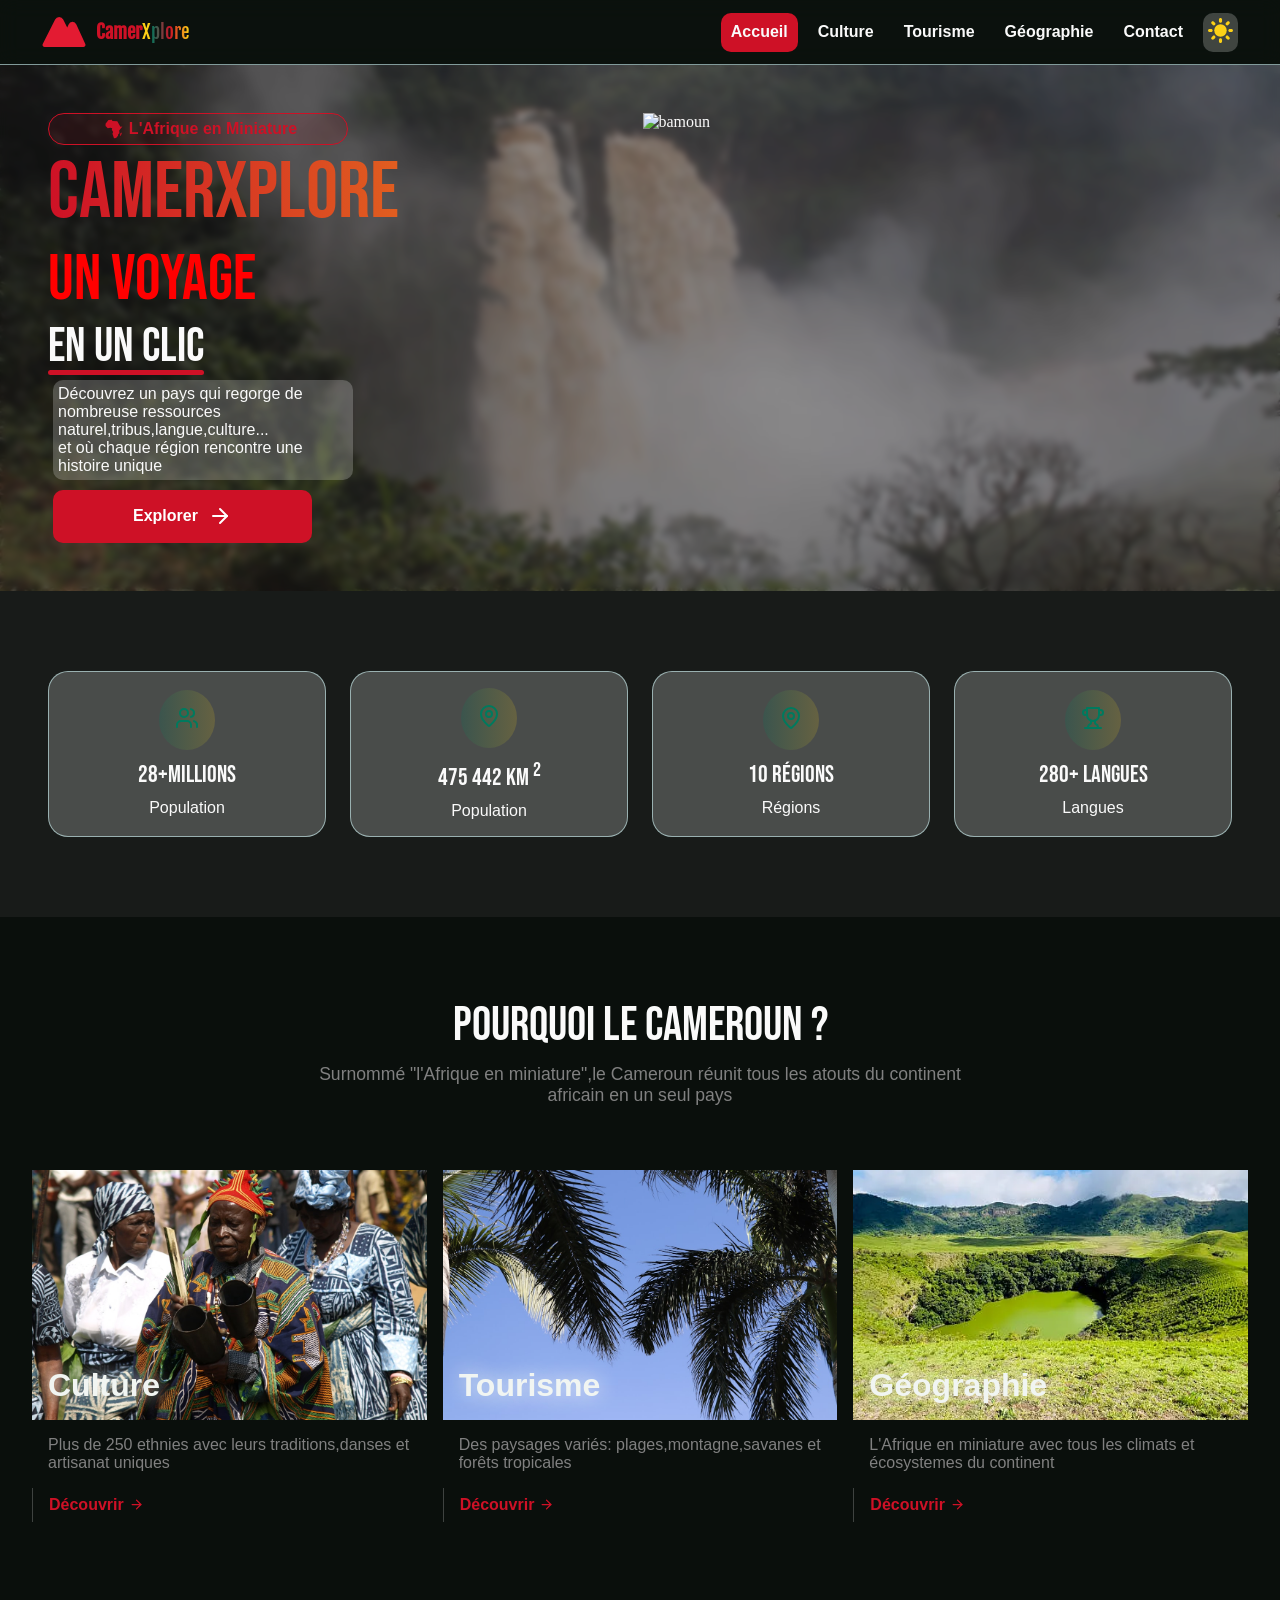
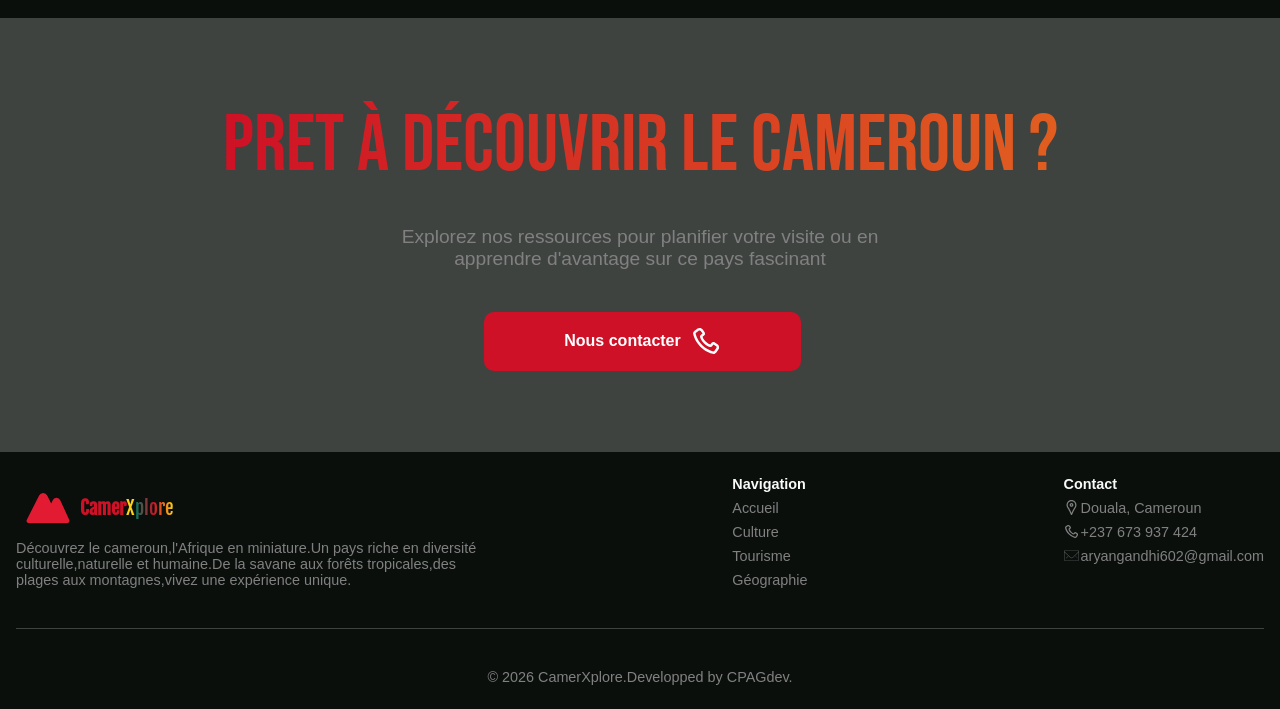
==== index.html @ 1686b8ad "Add files via upload" ====
<!DOCTYPE html>
<html lang="fr">
<head>
    <meta charset="UTF-8">
    <meta name="viewport" content="width=device-width, initial-scale=1.0">
    <title>accueuil/CamerXplore</title>
    <link rel="stylesheet" href="./accueil.css">
    <link rel="stylesheet" href="./navbar.css">
    <link rel="stylesheet" href="./footer.css">
    <link rel="shortcut icon" href="./logoSite.svg" type="image/x-icon">
    <link rel="stylesheet" href="./effetScrollCard.css">

</head>
<body>
    <header>
        <div class="navbar">
            <div class="logo"><svg width="64px" height="64px" viewBox="-2.88 -2.88 29.76 29.76" id="Flat_Color" data-name="Flat Color" xmlns="http://www.w3.org/2000/svg" fill="#000000" stroke="#000000" stroke-width="0.00024000000000000003"><g id="SVGRepo_bgCarrier" stroke-width="0"></g><g id="SVGRepo_tracerCarrier" stroke-linecap="round" stroke-linejoin="round"></g><g id="SVGRepo_iconCarrier"><path id="primary" d="M21.91,17.58l-4.16-9.1a2,2,0,0,0-1.81-1.19h0a2,2,0,0,0-1.8,1.19L13.5,9.86,11.63,6.18a2.09,2.09,0,0,0-3.76,0h0L2.11,17.55A1,1,0,0,0,3,19H21a1,1,0,0,0,.84-.46A1,1,0,0,0,21.91,17.58Z" style="fill:#e31b32"></path></g></svg> <span class="camer">Camer</span><span class="x">X</span><span class="plore">plore</span></div>
            <div class="navlist">
                 <ul class="navlinks">
                <li class="active"><a href="./index.html">Accueil</a></li>
                <li><a href="./culture.html">Culture</a></li>
                <li><a href="./tourisme.html">Tourisme</a></li>
                <li><a href="./géographie.html">Géographie</a></li>
                <li><a href="./contact.html">Contact</a></li>
            </ul>
            <div class="darkorclear">
               <!-- <svg width="30px" height="30px" viewBox="0 0 24 24" fill="none" xmlns="http://www.w3.org/2000/svg"><g id="SVGRepo_bgCarrier" stroke-width="0"></g><g id="SVGRepo_tracerCarrier" stroke-linecap="round" stroke-linejoin="round"></g><g id="SVGRepo_iconCarrier"> <path d="M21.0672 11.8568L20.4253 11.469L21.0672 11.8568ZM12.1432 2.93276L11.7553 2.29085V2.29085L12.1432 2.93276ZM21.25 12C21.25 17.1086 17.1086 21.25 12 21.25V22.75C17.9371 22.75 22.75 17.9371 22.75 12H21.25ZM12 21.25C6.89137 21.25 2.75 17.1086 2.75 12H1.25C1.25 17.9371 6.06294 22.75 12 22.75V21.25ZM2.75 12C2.75 6.89137 6.89137 2.75 12 2.75V1.25C6.06294 1.25 1.25 6.06294 1.25 12H2.75ZM15.5 14.25C12.3244 14.25 9.75 11.6756 9.75 8.5H8.25C8.25 12.5041 11.4959 15.75 15.5 15.75V14.25ZM20.4253 11.469C19.4172 13.1373 17.5882 14.25 15.5 14.25V15.75C18.1349 15.75 20.4407 14.3439 21.7092 12.2447L20.4253 11.469ZM9.75 8.5C9.75 6.41182 10.8627 4.5828 12.531 3.57467L11.7553 2.29085C9.65609 3.5593 8.25 5.86509 8.25 8.5H9.75ZM12 2.75C11.9115 2.75 11.8077 2.71008 11.7324 2.63168C11.6686 2.56527 11.6538 2.50244 11.6503 2.47703C11.6461 2.44587 11.6482 2.35557 11.7553 2.29085L12.531 3.57467C13.0342 3.27065 13.196 2.71398 13.1368 2.27627C13.0754 1.82126 12.7166 1.25 12 1.25V2.75ZM21.7092 12.2447C21.6444 12.3518 21.5541 12.3539 21.523 12.3497C21.4976 12.3462 21.4347 12.3314 21.3683 12.2676C21.2899 12.1923 21.25 12.0885 21.25 12H22.75C22.75 11.2834 22.1787 10.9246 21.7237 10.8632C21.286 10.804 20.7293 10.9658 20.4253 11.469L21.7092 12.2447Z" fill="#007a5e"></path> </g></svg> -->
            </div>
            <div class="burger">
                <div class="hamburger">
            </div>
            </div>
            </div>
        </div>
    </header>
    <main>
       <section class="hero card">
        <video muted loop autoplay class="hero-video">
            <source src="./ekonkam.webm" type="video/mp4" class="hero-vid">
        </video>
        <div class="hero-overlay"></div>
        <div class="hero-content">
        <div class="text hero-container">
            <span class="txtOpacity"><svg width="30px" height="20px" viewBox="0 0 512.00 512.00" xmlns="http://www.w3.org/2000/svg" fill="#000000"><g id="SVGRepo_bgCarrier" stroke-width="0"></g><g id="SVGRepo_tracerCarrier" stroke-linecap="round" stroke-linejoin="round"></g><g id="SVGRepo_iconCarrier"><path fill=" #ce1126" d="M201.56 19.495l-87.79 9.131-73.745 94.814v52.676l56.186 61.805 64.615-13.344 49.164 9.832-10.535 37.926 33.711 61.103-16.855 42.842 39.79 116.225 53.62-8.768 49.164-55.484 4.213-38.629 31.605-23.879-6.322-69.531 83.594-106.994-51.989 7.263-79.363-138.359-125.016-8.428-14.046-30.2zm252.346 319.8l-14.402 20.86-13.408.496c-11.849 24.321-12.598 38.019-13.907 66.547l17.383 4.471 21.852-52.147 2.482-40.226z"></path></g></svg> L'Afrique en Miniature</span>
            <h1> <span class="block1">CamerXplore</span> <br> <span class="block2">un voyage </span><br><span class="block3">en un clic</span> </h1>
            <p class="text-hero">Découvrez un pays qui regorge de nombreuse ressources naturel,tribus,langue,culture... <br> et où chaque région rencontre une histoire unique</p>
            <button class="btn-xplore">Explorer <svg xmlns="http://www.w3.org/2000/svg" width="24" height="24" viewBox="0 0 24 24" fill="none" stroke="currentColor" stroke-width="2" stroke-linecap="round" stroke-linejoin="round" class="lucide lucide-arrow-right w-5 h-5 group-hover:translate-x-1 transition-transform" data-fg-dag23="1.28:1.11550:/src/app/pages/Home.tsx:88:17:4207:81:e:ArrowRight::::::s5N" data-fgid-dag23=":r14:"><path d="M5 12h14"></path><path d="m12 5 7 7-7 7"></path></svg></button>
        </div>
       <div class="monument hero-container">
         <div class="monumentsimg">
            <img src="./Monument_Reunification.png" alt="bamoun" class="bamounPalais monumentImg">
        </div>
       </div>
        </div>
       </section>
       <section class="stats">
        <div class="statsCard card">
             <div class="logoStats">
                <svg xmlns="http://www.w3.org/2000/svg" width="24" height="24" viewBox="0 0 24 24" fill="none" stroke="currentColor" stroke-width="2" stroke-linecap="round" stroke-linejoin="round" class="lucide lucide-users w-7 h-7" data-fg-dag39="1.28:1.11550:/src/app/pages/Home.tsx:128:21:6222:28:e:Icon" data-fgid-dag39=":r1g:"><path d="M16 21v-2a4 4 0 0 0-4-4H6a4 4 0 0 0-4 4v2"></path><circle cx="9" cy="7" r="4"></circle><path d="M22 21v-2a4 4 0 0 0-3-3.87"></path><path d="M16 3.13a4 4 0 0 1 0 7.75"></path></svg>
             </div>
             <p class="textStats">28+millions</p>
             <p class="infoText">Population</p>
            </div>
        <div class="statsCard card">
            <div class="logoStats">
                <svg xmlns="http://www.w3.org/2000/svg" width="24" height="24" viewBox="0 0 24 24" fill="none" stroke="currentColor" stroke-width="2" stroke-linecap="round" stroke-linejoin="round" class="lucide lucide-map-pin w-7 h-7" data-fg-dag39="1.28:1.11550:/src/app/pages/Home.tsx:128:21:6222:28:e:Icon" data-fgid-dag39=":r1l:"><path d="M20 10c0 4.993-5.539 10.193-7.399 11.799a1 1 0 0 1-1.202 0C9.539 20.193 4 14.993 4 10a8 8 0 0 1 16 0"></path><circle cx="12" cy="10" r="3"></circle></svg>
            </div>
             <p class="textStats">475 442 km <sup>2</sup></p>
             <p class="infoText">Population</p>
        </div>
        <div class="statsCard card">
            <div class="logoStats">
                <svg xmlns="http://www.w3.org/2000/svg" width="24" height="24" viewBox="0 0 24 24" fill="none" stroke="currentColor" stroke-width="2" stroke-linecap="round" stroke-linejoin="round" class="lucide lucide-map-pin w-7 h-7" data-fg-dag39="1.28:1.11550:/src/app/pages/Home.tsx:128:21:6222:28:e:Icon" data-fgid-dag39=":r1l:"><path d="M20 10c0 4.993-5.539 10.193-7.399 11.799a1 1 0 0 1-1.202 0C9.539 20.193 4 14.993 4 10a8 8 0 0 1 16 0"></path><circle cx="12" cy="10" r="3"></circle></svg>
            </div>
             <p class="textStats">10 régions</p>
             <p class="infoText">Régions</p>
        </div>
        <div class="statsCard card">
            <div class="logoStats">
                <svg xmlns="http://www.w3.org/2000/svg" width="24" height="24" viewBox="0 0 24 24" fill="none" stroke="currentColor" stroke-width="2" stroke-linecap="round" stroke-linejoin="round" class="lucide lucide-trophy w-7 h-7" data-fg-dag39="1.28:1.11550:/src/app/pages/Home.tsx:128:21:6222:28:e:Icon" data-fgid-dag39=":r1v:"><path d="M6 9H4.5a2.5 2.5 0 0 1 0-5H6"></path><path d="M18 9h1.5a2.5 2.5 0 0 0 0-5H18"></path><path d="M4 22h16"></path><path d="M10 14.66V17c0 .55-.47.98-.97 1.21C7.85 18.75 7 20.24 7 22"></path><path d="M14 14.66V17c0 .55.47.98.97 1.21C16.15 18.75 17 20.24 17 22"></path><path d="M18 2H6v7a6 6 0 0 0 12 0V2Z"></path></svg>
            </div>
             <p class="textStats">280+ langues</p>
             <p class="infoText">Langues</p>
        </div>
       </section>
       <section class="because">
        <div class="becauseText">
            <h3>Pourquoi le cameroun ?</h3>
           <p class="becauseInfo">
            Surnommé "l'Afrique en miniature",le Cameroun réunit tous les atouts du continent <br> africain en un seul pays
           </p>
        </div>
        <div class="becauseVisit">
            <div class="discover card" id="goCulture"> 
                 <div class="imageFix"> <img src="./IMGcultureDiscover.jpeg" alt="culturel"> <span>Culture</span></div>
                 <p class="discoverText">Plus de 250 ethnies avec leurs traditions,danses et artisanat uniques</p>
                <div class="discoverAction">Découvrir <svg xmlns="http://www.w3.org/2000/svg" width="15" height="15" viewBox="0 0 24 24" fill="none" stroke="currentColor" stroke-width="2" stroke-linecap="round" stroke-linejoin="round" class="lucide lucide-arrow-right w-4 h-4 ml-1 group-hover:ml-2 transition-all" data-fg-dag67="1.28:1.11550:/src/app/pages/Home.tsx:188:23:8940:71:e:ArrowRight::::::s5N" data-fgid-dag67=":rak:"><path d="M5 12h14"></path><path d="m12 5 7 7-7 7"></path></svg> </div>
            </div>
            <div class="discover card" id="goTourisme">
                 <div class="imageFix"><img src="./IMGtourismeDiscover.jpeg" alt="tourrisme"> <span>Tourisme</span></div>
                 <p class="discoverText">Des paysages variés: plages,montagne,savanes et forêts tropicales</p>
                <div class="discoverAction">Découvrir <svg xmlns="http://www.w3.org/2000/svg" width="15" height="15" viewBox="0 0 24 24" fill="none" stroke="currentColor" stroke-width="2" stroke-linecap="round" stroke-linejoin="round" class="lucide lucide-arrow-right w-4 h-4 ml-1 group-hover:ml-2 transition-all" data-fg-dag67="1.28:1.11550:/src/app/pages/Home.tsx:188:23:8940:71:e:ArrowRight::::::s5N" data-fgid-dag67=":rak:"><path d="M5 12h14"></path><path d="m12 5 7 7-7 7"></path></svg> </div>
            </div>
            <div class="discover card" id="goGeographie">
                <div class="imageFix"><img src="./IMGgeographieDiscover.webp" alt=""> <span>Géographie</span></div>
                <p class="discoverText">L'Afrique en miniature avec tous les climats et écosystemes du continent</p>
                <div class="discoverAction">Découvrir <svg xmlns="http://www.w3.org/2000/svg" width="15" height="15" viewBox="0 0 24 24" fill="none" stroke="currentColor" stroke-width="2" stroke-linecap="round" stroke-linejoin="round" class="lucide lucide-arrow-right w-4 h-4 ml-1 group-hover:ml-2 transition-all" data-fg-dag67="1.28:1.11550:/src/app/pages/Home.tsx:188:23:8940:71:e:ArrowRight::::::s5N" data-fgid-dag67=":rak:"><path d="M5 12h14"></path><path d="m12 5 7 7-7 7"></path></svg> </div>
            </div>
        </div>
       </section>
       <section class="letContact">
        <h3>Pret à découvrir le cameroun ?</h3>
        <p>Explorez nos ressources pour planifier votre visite ou en <br> apprendre d'avantage sur ce pays fascinant</p>
        <button class="btn-contact">Nous contacter <svg width="30px" height="30px" viewBox="0 0 24 24" fill="none" xmlns="http://www.w3.org/2000/svg"><g id="SVGRepo_bgCarrier" stroke-width="0"></g><g id="SVGRepo_tracerCarrier" stroke-linecap="round" stroke-linejoin="round"></g><g id="SVGRepo_iconCarrier"> <path fill-rule="evenodd" clip-rule="evenodd" d="M17.3545 22.2323C15.3344 21.7262 11.1989 20.2993 7.44976 16.5502C3.70065 12.8011 2.2738 8.66559 1.76767 6.6455C1.47681 5.48459 2.00058 4.36434 2.88869 3.72997L5.21694 2.06693C6.57922 1.09388 8.47432 1.42407 9.42724 2.80051L10.893 4.91776C11.5152 5.8165 11.3006 7.0483 10.4111 7.68365L9.24234 8.51849C9.41923 9.1951 9.96939 10.5846 11.6924 12.3076C13.4154 14.0306 14.8049 14.5807 15.4815 14.7576L16.3163 13.5888C16.9517 12.6994 18.1835 12.4847 19.0822 13.1069L21.1995 14.5727C22.5759 15.5257 22.9061 17.4207 21.933 18.783L20.27 21.1113C19.6356 21.9994 18.5154 22.5232 17.3545 22.2323ZM8.86397 15.136C12.2734 18.5454 16.0358 19.8401 17.8405 20.2923C18.1043 20.3583 18.4232 20.2558 18.6425 19.9488L20.3056 17.6205C20.6299 17.1665 20.5199 16.5348 20.061 16.2171L17.9438 14.7513L17.0479 16.0056C16.6818 16.5182 16.0047 16.9202 15.2163 16.7501C14.2323 16.5378 12.4133 15.8569 10.2782 13.7218C8.1431 11.5867 7.46219 9.7677 7.24987 8.7837C7.07977 7.9953 7.48181 7.31821 7.99439 6.95208L9.24864 6.05618L7.78285 3.93893C7.46521 3.48011 6.83351 3.37005 6.37942 3.6944L4.05117 5.35744C3.74413 5.57675 3.64162 5.89565 3.70771 6.15943C4.15989 7.96418 5.45459 11.7266 8.86397 15.136Z" fill="#fff"></path> </g></svg></button>
       </section>
    </main>
    <footer>
       <div class="descNav">
        <div class="descriptionFooter">
         <div class="logo"><svg width="64px" height="64px" viewBox="-2.88 -2.88 29.76 29.76" id="Flat_Color" data-name="Flat Color" xmlns="http://www.w3.org/2000/svg" fill="#000000" stroke="#000000" stroke-width="0.00024000000000000003"><g id="SVGRepo_bgCarrier" stroke-width="0"></g><g id="SVGRepo_tracerCarrier" stroke-linecap="round" stroke-linejoin="round"></g><g id="SVGRepo_iconCarrier"><path id="primary" d="M21.91,17.58l-4.16-9.1a2,2,0,0,0-1.81-1.19h0a2,2,0,0,0-1.8,1.19L13.5,9.86,11.63,6.18a2.09,2.09,0,0,0-3.76,0h0L2.11,17.55A1,1,0,0,0,3,19H21a1,1,0,0,0,.84-.46A1,1,0,0,0,21.91,17.58Z" style="fill:#e31b32"></path></g></svg> <span class="camer">Camer</span><span class="x">X</span><span class="plore">plore</span></div>
         <p class="descriptionF">Découvrez le cameroun,l'Afrique en miniature.Un pays riche en diversité <br>
        culturelle,naturelle et humaine.De la savane aux  forêts tropicales,des <br> plages aux montagnes,vivez une expérience unique.</p>
       </div>
            <ul class="navigation">
            <strong>Navigation</strong>
            <li><a href="./index.html">Accueil</a></li>
            <li><a href="./culture.html">Culture</a></li>
            <li><a href="./tourisme.html">Tourisme</a></li>
            <li><a href="./géographie.html">Géographie</a></li>
           </ul>
           <ul class="contact">
            <strong>Contact</strong>
            <li><svg fill="#808080" height="15px" width="15px" version="1.1" id="Layer_1" xmlns="http://www.w3.org/2000/svg" xmlns:xlink="http://www.w3.org/1999/xlink" viewBox="0 0 511.985 511.985" xml:space="preserve"><g id="SVGRepo_bgCarrier" stroke-width="0"></g><g id="SVGRepo_tracerCarrier" stroke-linecap="round" stroke-linejoin="round"></g><g id="SVGRepo_iconCarrier"> <g> <g> <g> <path d="M222,3.277C153.477,16.59,99.111,72.751,87.702,141.764c-6.79,41.231,1.13,81.857,21.702,116.271 c2.35,3.928,4.199,7.011,8.39,14l0.967,1.613c41.753,69.614,59.977,101.895,79.073,142.806l38.825,83.218 c7.659,16.416,31.001,16.419,38.664,0.004l34.965-74.901c19.287-41.357,37.562-74.11,79.19-144.553l1.062-1.797 c6.181-10.459,9.139-15.472,12.673-21.482c15.271-25.943,23.445-55.54,23.445-86.29C426.659,63.541,329.368-17.545,222,3.277z M366.44,235.307c-3.518,5.984-6.466,10.977-12.631,21.41l-1.062,1.797c-42.326,71.624-61.063,105.204-81.123,148.219 l-15.625,33.472l-19.5-41.795c-19.925-42.687-38.643-75.842-81.147-146.709l-0.967-1.613c-4.187-6.981-6.027-10.051-8.363-13.954 c-15.428-25.808-21.358-56.232-16.222-87.425c8.504-51.443,49.357-93.645,100.331-103.549 c80.922-15.693,153.862,45.096,153.862,125.49C383.993,193.74,377.88,215.872,366.44,235.307z"></path> <path d="M255.993,106.652c-35.355,0-64,28.645-64,64s28.645,64,64,64s64-28.645,64-64S291.348,106.652,255.993,106.652z M255.993,191.985c-11.791,0-21.333-9.542-21.333-21.333s9.542-21.333,21.333-21.333c11.791,0,21.333,9.542,21.333,21.333 S267.784,191.985,255.993,191.985z"></path> </g> </g> </g> </g></svg><a href="#"> Douala, Cameroun</a></li>
            <li> <svg width="15px" height="15px" viewBox="0 0 24 24" fill="none" xmlns="http://www.w3.org/2000/svg"><g id="SVGRepo_bgCarrier" stroke-width="0"></g><g id="SVGRepo_tracerCarrier" stroke-linecap="round" stroke-linejoin="round"></g><g id="SVGRepo_iconCarrier"> <path fill-rule="evenodd" clip-rule="evenodd" d="M17.3545 22.2323C15.3344 21.7262 11.1989 20.2993 7.44976 16.5502C3.70065 12.8011 2.2738 8.66559 1.76767 6.6455C1.47681 5.48459 2.00058 4.36434 2.88869 3.72997L5.21694 2.06693C6.57922 1.09388 8.47432 1.42407 9.42724 2.80051L10.893 4.91776C11.5152 5.8165 11.3006 7.0483 10.4111 7.68365L9.24234 8.51849C9.41923 9.1951 9.96939 10.5846 11.6924 12.3076C13.4154 14.0306 14.8049 14.5807 15.4815 14.7576L16.3163 13.5888C16.9517 12.6994 18.1835 12.4847 19.0822 13.1069L21.1995 14.5727C22.5759 15.5257 22.9061 17.4207 21.933 18.783L20.27 21.1113C19.6356 21.9994 18.5154 22.5232 17.3545 22.2323ZM8.86397 15.136C12.2734 18.5454 16.0358 19.8401 17.8405 20.2923C18.1043 20.3583 18.4232 20.2558 18.6425 19.9488L20.3056 17.6205C20.6299 17.1665 20.5199 16.5348 20.061 16.2171L17.9438 14.7513L17.0479 16.0056C16.6818 16.5182 16.0047 16.9202 15.2163 16.7501C14.2323 16.5378 12.4133 15.8569 10.2782 13.7218C8.1431 11.5867 7.46219 9.7677 7.24987 8.7837C7.07977 7.9953 7.48181 7.31821 7.99439 6.95208L9.24864 6.05618L7.78285 3.93893C7.46521 3.48011 6.83351 3.37005 6.37942 3.6944L4.05117 5.35744C3.74413 5.57675 3.64162 5.89565 3.70771 6.15943C4.15989 7.96418 5.45459 11.7266 8.86397 15.136Z" fill="#808080"></path> </g></svg><a href="#"> +237 673 937 424</a></li>
            <li><svg version="1.1" id="Layer_1" xmlns="http://www.w3.org/2000/svg" xmlns:xlink="http://www.w3.org/1999/xlink" width="15px" height="15px" viewBox="0 0 47 32" enable-background="new 0 0 47 32" xml:space="preserve" fill="#000000"><g id="SVGRepo_bgCarrier" stroke-width="0"></g><g id="SVGRepo_tracerCarrier" stroke-linecap="round" stroke-linejoin="round"></g><g id="SVGRepo_iconCarrier"> <g> <path fill="#808080" d="M45.5,0h-44C0.673,0,0,0.673,0,1.5v29C0,31.327,0.673,32,1.5,32h44c0.827,0,1.5-0.673,1.5-1.5v-29 C47,0.673,46.327,0,45.5,0z M1.5,1h44C45.775,1,46,1.225,46,1.5v2.119L26.947,22.162c-1.654,1.566-4.243,1.568-5.897-0.005L1,3.611 V1.5C1,1.225,1.225,1,1.5,1z M45.5,31h-44C1.225,31,1,30.775,1,30.5V4.974l19.366,17.913c1.019,0.967,2.325,1.45,3.633,1.45 c1.309,0,2.619-0.484,3.641-1.454L46,5.014V30.5C46,30.775,45.775,31,45.5,31z"></path> <path fill="#808080" d="M12.394,18.058l-5.628,5.636c-0.195,0.195-0.195,0.512,0,0.707c0.098,0.098,0.226,0.146,0.354,0.146 s0.256-0.049,0.354-0.146l5.628-5.636c0.195-0.195,0.195-0.512,0-0.707S12.589,17.862,12.394,18.058z"></path> <path fill="#808080" d="M35.93,17.2c-0.195-0.195-0.512-0.195-0.707,0s-0.195,0.512,0,0.707l6.274,6.276 c0.098,0.098,0.226,0.146,0.354,0.146s0.256-0.049,0.354-0.146c0.195-0.195,0.195-0.512,0-0.707L35.93,17.2z"></path> </g> </g></svg><a href="#">aryangandhi602@gmail.com</a></li>
           </ul>
       </div>
           <div class="droitsAuteur">
            &copy 2026 CamerXplore.Developped by CPAGdev.
           </div>
    </footer>
</body>
<script>
    let explorer = document.querySelector('.btn-xplore')
    explorer.addEventListener('click',()=>{
        window.location.href = './html/tourisme.html'
    })
    let culture = document.getElementById('goCulture')
    culture.addEventListener('click',()=>{
        window.location.href = "./culture.html#culture"
    })
    let tourisme = document.getElementById('goTourisme')
    tourisme.addEventListener('click',()=>{
        window.location.href = "./tourisme.html#tourime"
    })
    let geographie = document.getElementById('goGeographie')
    geographie.addEventListener('click',()=> {
        window.location.href = "./géographie.html#regions"
    })
    let contactBtn = document.querySelector('.btn-contact')
    contactBtn.addEventListener('click',()=> {
        window.location.href = "./contact.html#formulaire"
    })

</script>
<script src="./navbar.js"></script>
    <script src="./effetScrollCard.js"></script>
    <script>
  // On vérifie immédiatement le localStorage au chargement
  (function() {
    const savedTheme = localStorage.getItem('theme');
    if (savedTheme === 'dark') {
      document.documentElement.classList.add('dark-mode');
    }
  })();
</script>
</script>
<!-- <svg viewBox="0 0 24 24" fill="none" xmlns="http://www.w3.org/2000/svg"><g id="SVGRepo_bgCarrier" stroke-width="0"></g><g id="SVGRepo_tracerCarrier" stroke-linecap="round" stroke-linejoin="round"></g><g id="SVGRepo_iconCarrier"> <g id="Environment / Sun"> <path id="Vector" d="M12 4V2M12 20V22M6.41421 6.41421L5 5M17.728 17.728L19.1422 19.1422M4 12H2M20 12H22M17.7285 6.41421L19.1427 5M6.4147 17.728L5.00049 19.1422M12 17C9.23858 17 7 14.7614 7 12C7 9.23858 9.23858 7 12 7C14.7614 7 17 9.23858 17 12C17 14.7614 14.7614 17 12 17Z" stroke="#fcd116" stroke-width="2" stroke-linecap="round" stroke-linejoin="round"></path> </g> </g></svg> -->
</html>
---- accueil.css ----
@import url('https://fonts.googleapis.com/css2?family=Bebas+Neue&family=Finlandica:ital,wght@0,400..700;1,400..700&family=Fjalla+One&family=Montserrat:ital,wght@0,100..900;1,100..900&display=swap');
*{
    margin: 0;
    padding: 0;
    box-sizing: border-box;
    scroll-behavior: smooth;
}
:root {
     --primary: #ce1126;
     --primary-transparent: #ce112719;
     --secondary: #007a5e;
     --accent: #fcd116;
      --headFoot: #fafafa;
     --backgroundBlur: #4742422b;
     --text-card: #0d1510;
     --background: #fafafa;
      --text-color: #0d1510;
       --card: #ffffff;
       --bacgroundOpacity: #e6c0c36c;
       --linecolor: #aeafafa2;
  --font-sans: 'Inter', sans-serif;
  --font-serif: 'Merriweather', serif;
  --font-mono: 'JetBrains Mono', monospace;
  --section-color: #cdcbcb;

}
body {
    --bacgroundOpacity: #1c191c6c;
    --headFoot: #0d151079;
    --card: #121915;
    --background: #0a0f0c;
    --text-color: #fafafa;
    --text-card: #f1f5f2;
    --backgroundBlur: #ffffff37;
     --linecolor: #c8ebeba2;
     transition: 0.5s;
     --section-color: #2828287a;
}
/* body {
    width: 100%;
    min-height: 100vh;
    display: flex;
    flex-direction: column;
    color: var(--text-color);
     background-color: #ffffff; 
     transition: 0.5s;
} */
.hero {
    position: relative;
    width: 100%;
    overflow: hidden;
}
.hero-video{
    position: absolute;
    width: 100%;
    height: 100%;
    top: 0;
    left: 0;
    object-fit: cover;
    z-index: 0;
}
.hero-overlay {
    position: absolute;
    width: 100%;
    height: 100%;
    backdrop-filter: blur(3px);
    background-color: var(--bacgroundOpacity);
    z-index: 2;
}
.hero-vid {
    width: 100%;
    height: 100%;
}
.hero-content {
    display: flex;
    padding: 3rem 1rem;
    display: flex;
    width: 100%;
    gap: 5px;
    flex-shrink: 0;
    height: 100%;
    position: relative;
}
.txtOpacity {
    background-color: var(--primary-transparent);
    padding: 5px 10px;
    display: flex;
    justify-content: center;
    align-items: center;
    border-radius: 20px;
    font-weight: bold;
    color: var(--primary);
    border: solid 0.5px var(--primary);
    font-family: var(--font-sans);
    width: 300px;
}
.text h1 {
    font-weight: bold;
  font-family: "Bebas Neue", sans-serif;
  font-weight: 400;
  font-style: normal;
}
h1 .block1 {
    background: linear-gradient(to right,var(--primary),var(--accent),var(--secondary));
     font-size: 5rem;
     background-clip: text;
     color: transparent;
     background-position: fixed;
     animation: textanime 8s linear infinite;
     background-size: 500%;
}
@keyframes textanime {
    to{
        background-position: 200%;
    }
}
h1 .block2{
     font-size: 4rem;
     color: red;
}
h1 .block3{
 position: relative;
  font-size: 3rem;
}
.block3::after {
    position: absolute;
    content: "";
    width: 100%;
    height: 5px;
    bottom: 0;
    left: 0;
    background-color: var(--primary);
    border-radius: 20px;
}

.text {
     padding-left: 2rem;
}
.text-hero {
    font-family: var(--font-sans);
    padding: 5px;
    margin: 5px 0 5px 5px;
    background-color: var(--backgroundBlur);
    width: 300px;
    border-radius: 10px;
    overflow: cover;
}
.btn-xplore {
    padding: 0.9rem 5rem;
    margin: 10px 0 0 5px;
    border-radius: 10px;
    border: none;
    font-size: 1rem;
    font-style: var(--font-mono);
    font-weight: bold;
    color: #ffffff;
    background-color: transparent;
    cursor: pointer;
    background-color: var(--primary);
    display: flex;
    justify-content: center;
   align-items: center;
   gap: 10px;
   transition: 0.5s ;
}
.btn-xplore:hover {
    gap: 15px;
    transform: scale(1.1);
}
.hero-container {
    flex-grow: 1;
    flex-basis: 200px;
    z-index: 999;
}
.hero .monument {
    position: relative;
    overflow: hidden;
}
.hero .monumentsimg {
   width: 100%;
   height: 100%;
}
.monumentsimg .monumentImg {
    width: 100%;
    height: 100%;
    object-fit: cover;
    animation: upDown 15s infinite linear;
}
@keyframes upDown {
    0%{
        transform: translateY(30px);
    }
    20%{
        transform: translateY(-30px);
    }
    40%{
        transform: translateY(30px);
    }
    60%{
        transform: translateY(-30px);
    }
    80%{
        transform: translateY(30px);
    }
    100%{
        transform: translateY(-30px);
    }
}

@media (max-width:750px) {
    .text h1 {
    font-size: 4rem;
}
.txtOpacity {
   width: 300px;
}
.text h1 {
    text-align: center;
}
.hero-content{
    flex-direction: column;
}
.text {
     display: flex;
     justify-content: center;
     align-items: center;
     flex-direction: column;
     padding-right: 2.5rem;
}
.hero .monument {
    display: none;
}
.text-hero{
    text-align: center;
}
}
/* section stats*/
.stats {
    width: 100%;
    display: flex;
    flex-wrap: wrap;
    padding: 5rem 3rem;
    gap: 1.5rem;
    background: var(--section-color);
    
}
.statsCard {
    flex-grow: 1;
    background-color: var(--backgroundBlur);
    flex-basis: 100px;
    padding: 1rem 3rem;
    display: flex;
    justify-content: center;
    align-items: center;
    flex-direction: column;
    border-radius: 20px;
    gap: 10px;
    border: 0.5px solid var(--linecolor);
    text-align: center;
}
.statsCard:hover {
    box-shadow: 0px 1px 1px var(--text-card);
}
.textStats {
       font-weight: bold;
  font-family: "Bebas Neue", sans-serif;
  font-weight: 400;
  font-style: normal;
  font-size: 1.5rem;
  color: var(--text-color);
}
.infoText {
    font-family: var(--font-sans);
}
.logoStats, .logoStats path {
    background: linear-gradient(to right,#007a5d30,#fcd21629);
    padding: 1rem;
    border-radius: 50%;
   color: var(--secondary);
}
@media (max-width:520px) {
    .statsCard{
        width: 50px;   
    }
    .textStats{
        font-size: 1.1rem;
    }
}
.because {
    padding: 5rem 0;
    display: flex;
    flex-direction: column;
    justify-content: center;
    align-items: center;
    background-color: var(--background);
    width: 100%;
}
.becauseText {
    text-align: center;
}
.becauseText h3 {
    font-size: clamp(25px,8vh,3rem);
    font-weight: bold;
  font-family: "Bebas Neue", sans-serif;
  font-weight: 400;
  font-style: normal;
}
.becauseText .becauseInfo {
    margin-top: 10px;
    color: var(--text-card);
    font-family: var(--font-sans);
    color: gray;
    font-size: 1.1rem;
}
.becauseVisit {
    display: flex;
    gap: 1rem;
    width: 100%;
    margin-top: 3rem;
    overflow-x: hidden;
   padding: 1rem 2rem;
   flex-wrap: wrap;
   
}
.discover {
    width: 300px;
    flex-shrink: 0;
    display: flex;
    flex-direction: column;
    flex-grow: 1;
    gap: 1rem;
    cursor: pointer;
}
.discover .imageFix {
    overflow: hidden;
    height: 250px;
    background-color: white;
    position: relative;
}
.discover .imageFix img {
    width: 100%;
    height: 100%;
    background-position: absolute;
    object-fit: cover;
    transition: transform 0.3s ease-out;
}
.imageFix span {
    position: absolute;
    z-index: 2;
    color: var(--text-card);
    text-shadow: 0px 0 20px var(--text-card);
    bottom: 1rem;
    left: 1rem;
  font-weight: bold;
  font-family: var(--font-sans);
  font-size: 2rem;
}
.discoverText,.discoverAction{
    padding-left: 1rem;
    font-family: var(--font-sans);
}
.discoverText {
    color: gray;
}
.discoverAction {
  
    padding: 0.5rem 1rem;
    display: flex;
    align-items: center;
    gap: 5px;
    color: var(--primary);
    font-weight: bold;
    border-left: solid 0.5px var(--backgroundBlur);
    transition: 0.5s ease-out;
}
.discoverAction path{
    width: 10px;
}
.discover:hover .imageFix img {
    transform: scale(1.1);
}
.discover:hover .discoverAction{
    gap: 1rem;
}
.letContact {
    padding-bottom: 1rem;
    display: flex;
    flex-direction: column;
    justify-content: center;
    align-items: center;
    background-color: var(--backgroundBlur);
    width: 100%;
    text-align: center;
    padding: 5rem 0;
    gap: 2rem;
}
.letContact h3 {
    font-size: clamp(25px,8vh,2.5rem);
    font-weight: bold;
  font-family: "Bebas Neue", sans-serif;
  font-weight: 400;
  font-style: normal;
   background: linear-gradient(to right,var(--primary),var(--accent),var(--secondary));
     font-size: 5rem;
     background-clip: text;
     color: transparent;
     background-position: fixed;
     animation: textanime 8s linear infinite;
     background-size: 500%;
}
.letContact p {
    color: #808080;
    font-family: var(--font-sans);
    font-size: 1.2rem;
}
.btn-contact{
       padding: 0.9rem 5rem;
    margin: 10px 0 0 5px;
    border-radius: 10px;
    border: none;
    font-size: 1rem;
    font-style: var(--font-mono);
    font-weight: bold;
    color: #ffffff;
    background-color: transparent;
    cursor: pointer;
    background-color: var(--primary);
    display: flex;
    justify-content: center;
   align-items: center;
   gap: 10px;
   transition: 0.5s ;
}
.btn-contact svg{
    transition: 0.5s;
}
.btn-contact:hover svg{
    transform: rotate(90deg);
}
.btn-contact:hover{
    transform: scale(1.1);
}
---- navbar.css ----
@import url('https://fonts.googleapis.com/css2?family=Bebas+Neue&family=Finlandica:ital,wght@0,400..700;1,400..700&family=Fjalla+One&family=Montserrat:ital,wght@0,100..900;1,100..900&display=swap');
*{
    margin: 0;
    padding: 0;
    box-sizing: border-box;
    scroll-behavior: smooth;
}
:root {
     --primary: #ce1126;
     --secondary: #007a5e;
     --accent: #fcd116;
      --headFoot: #fafafa;
     --backgroundBlur: #4742422b;
     --text-card: #0d1510;
     --background: #fafafa;
      --text-color: #0d1510;
       --card: #ffffff;
       --linecolor: #aeafafa2;
    --backgroundBlurnav: #ffffffc0;


  --font-sans: 'Inter', sans-serif;
  --font-serif: 'Merriweather', serif;
  --font-mono: 'JetBrains Mono', monospace;

}
body.dark-mode {
    --headFoot: #0d151079;
    --card: #121915;
    --background: #0a0f0c;
    --text-color: #fafafa;
    --text-card: #f1f5f2;
    --backgroundBlur: #ffffff37;
    --backgroundBlurnav: #000000c8;
     --linecolor: #c8ebeba2;
     transition: 0.5s;
}
body {
    width: 100%;
    min-height: 100vh;
    display: flex;
    flex-direction: column;
    color: var(--text-color);
     background-color: var(--background); 
     transition: 0.5s;
}
header {
    display: flex;
    align-items: center;
    width: 100%;
    /* background-color: var(--background); */
    justify-content: center;
    border-bottom: solid 0.5px var(--linecolor);
    background: var(--headFoot);
    backdrop-filter: blur(10px);
    position: fixed;
    top: 0;
    z-index: 1000;
}
main {
    width: 100%;
    min-height: 100vh;
    transform: translateY(65px);
    display: flex;
    flex-direction: column;
}
.navlinks {
    display: flex;
}
.navlist {
    display: flex;
}
.navlinks li,.navlinks li a{
   text-decoration: none;
   list-style: none;
   color: var(--text-color);
   font-family: var(--font-sans);
   font-weight: bold;
}
.navlinks li {
    padding: 10px;
    margin-left: 10px;
    border-radius: 10px;
    display: flex;
    align-items: center;
    justify-content: center;
    cursor: pointer;
}
.navlinks li:hover{
    background-color: var(--backgroundBlur);
}
 .navlinks .active, .navlinks .active:hover{
     background-color: var(--primary);
 }
 .navlinks .active a {
     color: #fafafa;
 }
 .darkorclear {
    padding: 5px;
    background-color: var(--backgroundBlur);
    border-radius: 10px;
    cursor: pointer;
 }
.navlist {
   gap: 10px;
}
.navbar {
    display: flex;
    align-items: center;
    width: 95%;
    justify-content: space-between;
}
.logo {
    font-family: Arial, Helvetica, sans-serif;
    display: flex;
    align-items: center;
    cursor: pointer;
}
.camer,.x,.plore {
    font-weight: bold;
    font-size: 1.2rem;
     font-family: "Fjalla One", sans-serif;
  font-weight: 400;
  font-style: normal;
}
.camer {
    color: var(--primary);
    font-weight: bold;
}
.x{
    color: var(--accent);
}
.plore {
    background: linear-gradient(to right,#007a5e,#ce1126,#fcd116);
    color: transparent;
    background-clip: text;
}
.hamburger {
    width: 30px;
    height: 40px;
    position: relative;
    display: none;
    justify-content: center;
    align-items: center;
    margin-left: 10px;
    cursor: pointer;
    background: transparent;
}
.hamburger::after {
    position: absolute;
    content: "";
    height: 5px;
    background-color: var(--secondary);
    width: 100%;
    border-radius: 5px;
    box-shadow: 0 10px 0 var(--secondary);
}
.hamburger::before {
     position: absolute;
    content: "";
    height: 5px;
    background-color: var(--secondary);
    width: 100%;
    border-radius: 5px;
    transform: translateY(-10px);
}
.hamburger.active::after{
    transform: rotate(45deg);
    box-shadow: 0 0 0;
}
.hamburger.active::before {
    transform: rotate(-45deg);

} 
/* responsive */
@media (max-width:740px) {
    .hamburger {
        display: flex;
    }
    .hamburger::after {
    position: absolute;
    content: "";
    height: 5px;
    background-color: var(--primary);
    width: 100%;
    border-radius: 5px;
    box-shadow: 0 10px 0 var(--primary);
}
.hamburger::before {
     position: absolute;
    content: "";
    height: 5px;
    background-color: var(--primary);
    width: 100%;
    border-radius: 5px;
    transform: translateY(-10px);
}
    .navlinks {
         position: absolute;
        width: 100%;
        display: flex;
        flex-direction: column;
        left: 0;
        transform: translateY(-250px);
        transition: 0.5s;
        background-color: var(--backgroundBlurnav);
        border-radius: 0 0 20px 20px;
        z-index: 100;
        
    }
    .navlinks.lache {
        position: absolute;
        width: 100%;
        display: flex;
        flex-direction: column;
        left: 0;
        transform: translateY(56px);
    }
}
---- footer.css ----
footer {
    width: 100%;
    background: var(--background);
    transform: translateY(65px);
    padding: 1.5rem 1rem;
    display: flex;
    flex-direction: column;
    gap: 2rem;
    color: gray;
    font-family: var(--font-sans);
    justify-content: center;
    font-size: 0.9rem;
    border-top: solid 1px var(--backgroundBlur);
}
.descNav {
   display: flex;
     justify-content: space-between;
    flex-wrap: wrap;
    gap: 2rem;
}
.descNav strong {
    color: var(--text-color);
}
.descNav li:hover a{
    color: var(--primary);
}
.navigation li,.descNav .contact li{
     list-style: none;
     margin: 0.5rem 0;
     display: flex;
     align-items: center;
     gap: 2px;
}
.descNav li a{
    text-decoration: none;
    color: rgb(128, 128, 128);
}
.navigation li a {
    transition: letter-spacing 0.5s;
}
.navigation li a:hover {
    letter-spacing: 1px;
}
.droitsAuteur {
    text-align: center;
    border-top:  solid 1px var(--backgroundBlur);
    padding-top: 2.5rem;
}
@media (max-width:720px) {
    .descNav{
        flex-direction: column;
    }
}
---- effetScrollCard.css ----
.card {
    opacity: 0;
    transform: translateY(50px);
    transition: all 0.8s ease-out;
}
.card.show {
    opacity: 1;
    transform: translateY(0);
}
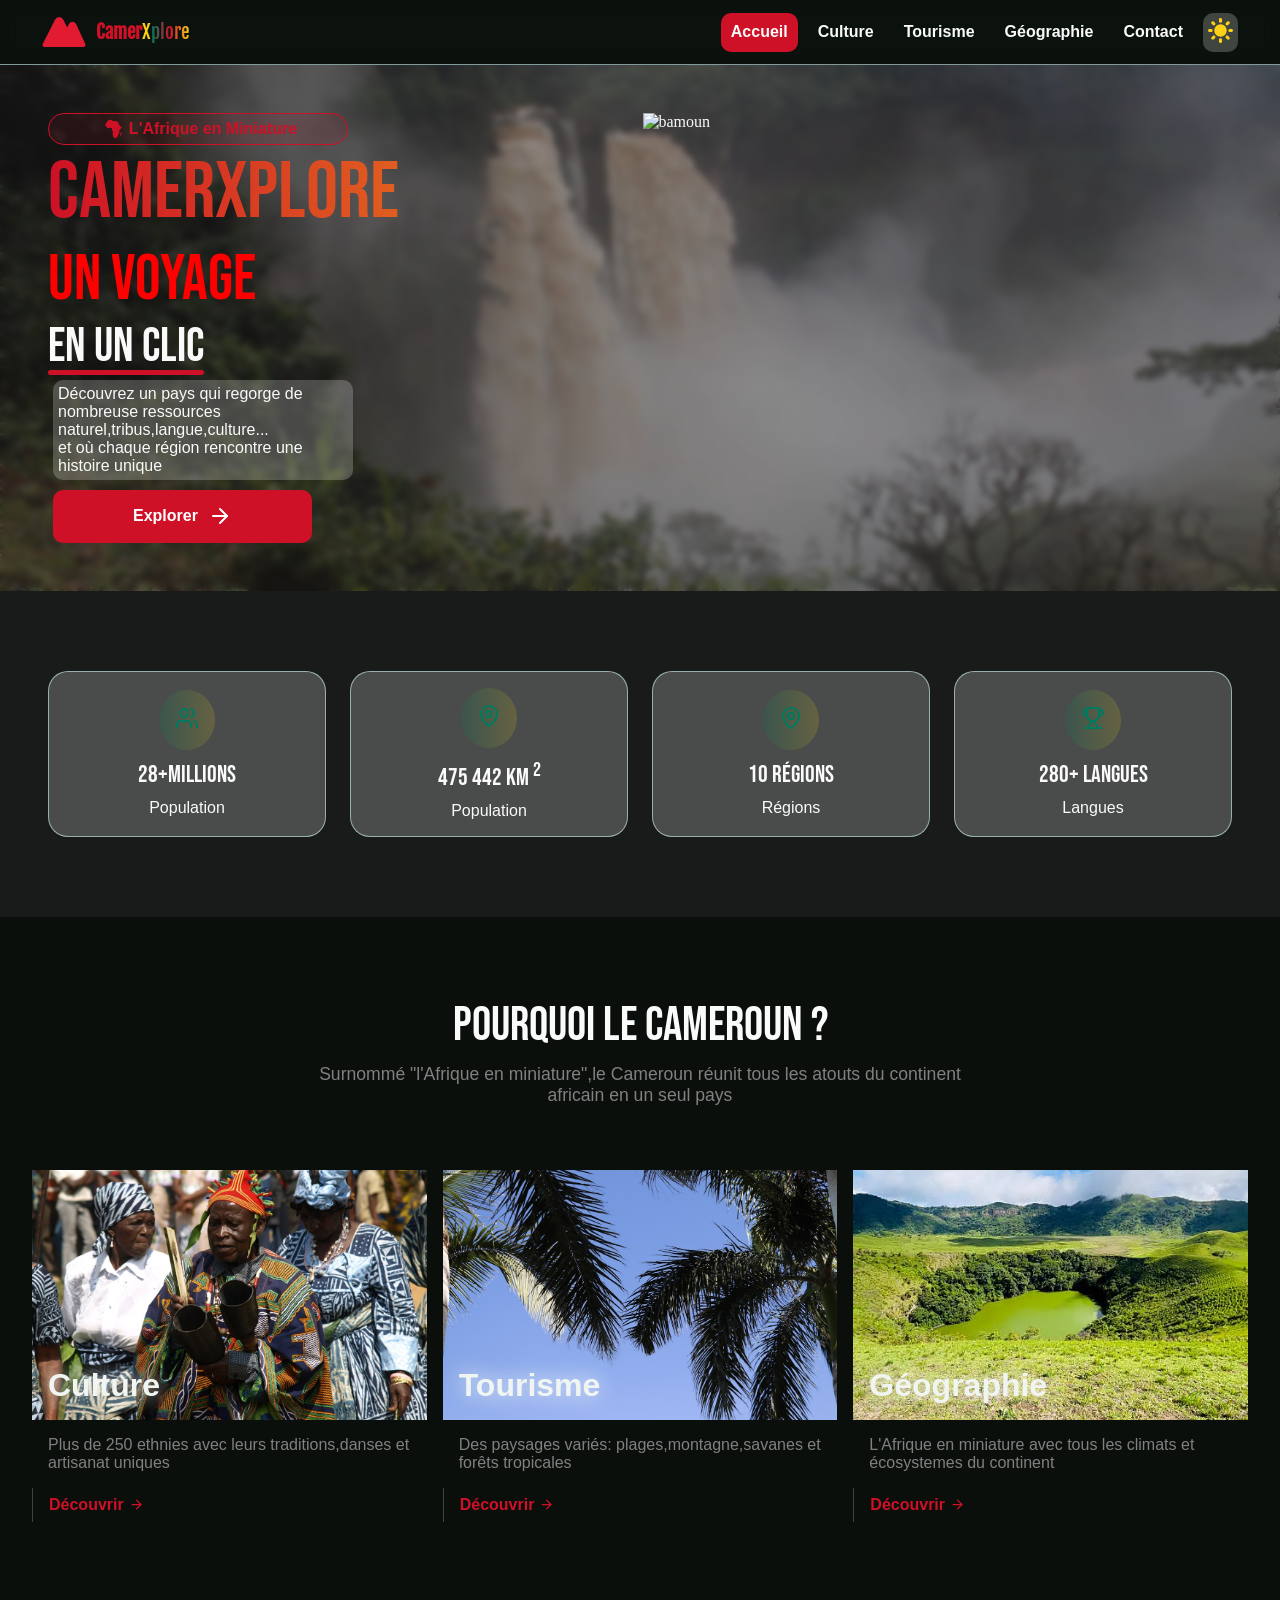
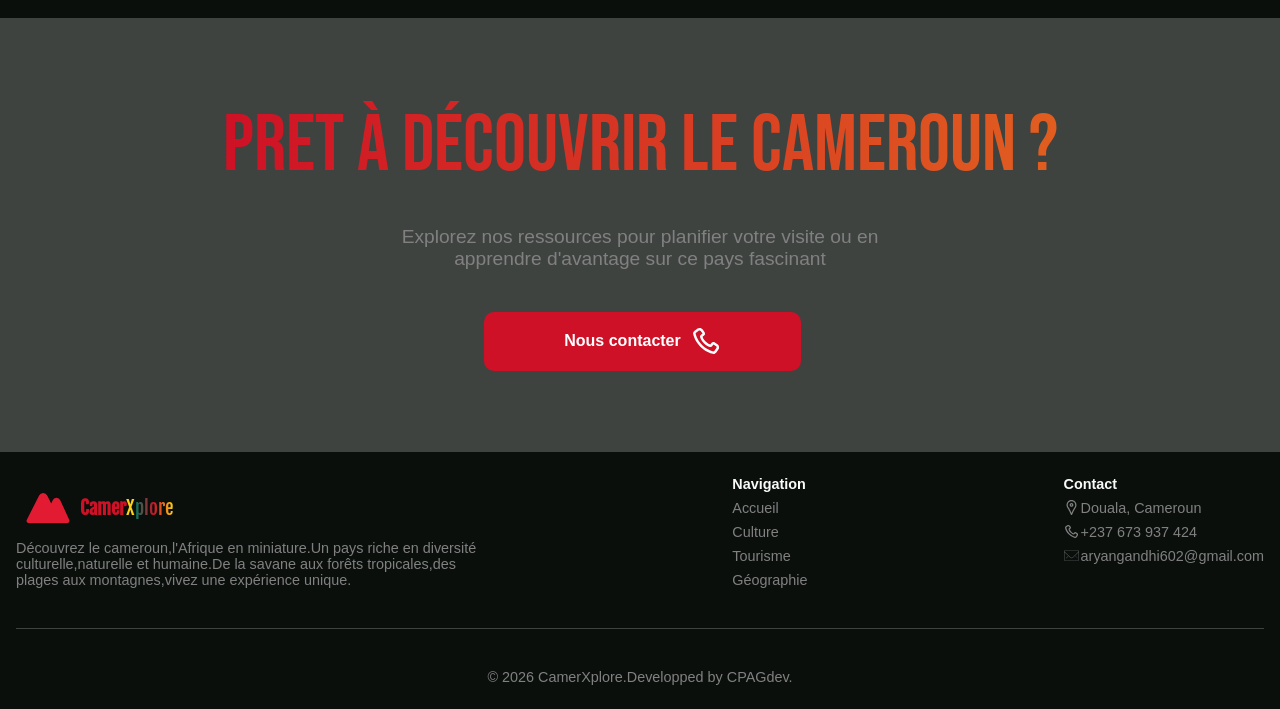
==== commit ee57dce8: "Add files via upload j ai ajouter des liens de direction des chargements d'images" ====
--- a/index.html
+++ b/index.html
@@ -9,6 +9,7 @@
     <link rel="stylesheet" href="./footer.css">
     <link rel="shortcut icon" href="./logoSite.svg" type="image/x-icon">
     <link rel="stylesheet" href="./effetScrollCard.css">
+    <link rel="stylesheet" href="./chargement.css">
 
 </head>
 <body>
@@ -48,7 +49,7 @@
         </div>
        <div class="monument hero-container">
          <div class="monumentsimg">
-            <img src="./Monument_Reunification.png" alt="bamoun" class="bamounPalais monumentImg">
+            <img src="./Monument_Reunification.png" alt="bamoun" class="bamounPalais monumentImg" loading="lazy">
         </div>
        </div>
         </div>
@@ -92,17 +93,17 @@
         </div>
         <div class="becauseVisit">
             <div class="discover card" id="goCulture"> 
-                 <div class="imageFix"> <img src="./IMGcultureDiscover.jpeg" alt="culturel"> <span>Culture</span></div>
+                 <div class="imageFix"> <img src="./IMGcultureDiscover.jpeg" alt="culturel" loading="lazy"> <span>Culture</span></div>
                  <p class="discoverText">Plus de 250 ethnies avec leurs traditions,danses et artisanat uniques</p>
                 <div class="discoverAction">Découvrir <svg xmlns="http://www.w3.org/2000/svg" width="15" height="15" viewBox="0 0 24 24" fill="none" stroke="currentColor" stroke-width="2" stroke-linecap="round" stroke-linejoin="round" class="lucide lucide-arrow-right w-4 h-4 ml-1 group-hover:ml-2 transition-all" data-fg-dag67="1.28:1.11550:/src/app/pages/Home.tsx:188:23:8940:71:e:ArrowRight::::::s5N" data-fgid-dag67=":rak:"><path d="M5 12h14"></path><path d="m12 5 7 7-7 7"></path></svg> </div>
             </div>
             <div class="discover card" id="goTourisme">
-                 <div class="imageFix"><img src="./IMGtourismeDiscover.jpeg" alt="tourrisme"> <span>Tourisme</span></div>
+                 <div class="imageFix"><img src="./IMGtourismeDiscover.jpeg" alt="tourrisme" loading="lazy"> <span>Tourisme</span></div>
                  <p class="discoverText">Des paysages variés: plages,montagne,savanes et forêts tropicales</p>
                 <div class="discoverAction">Découvrir <svg xmlns="http://www.w3.org/2000/svg" width="15" height="15" viewBox="0 0 24 24" fill="none" stroke="currentColor" stroke-width="2" stroke-linecap="round" stroke-linejoin="round" class="lucide lucide-arrow-right w-4 h-4 ml-1 group-hover:ml-2 transition-all" data-fg-dag67="1.28:1.11550:/src/app/pages/Home.tsx:188:23:8940:71:e:ArrowRight::::::s5N" data-fgid-dag67=":rak:"><path d="M5 12h14"></path><path d="m12 5 7 7-7 7"></path></svg> </div>
             </div>
             <div class="discover card" id="goGeographie">
-                <div class="imageFix"><img src="./IMGgeographieDiscover.webp" alt=""> <span>Géographie</span></div>
+                <div class="imageFix"><img src="./IMGgeographieDiscover.webp" alt="geographie" loading="lazy"> <span>Géographie</span></div>
                 <p class="discoverText">L'Afrique en miniature avec tous les climats et écosystemes du continent</p>
                 <div class="discoverAction">Découvrir <svg xmlns="http://www.w3.org/2000/svg" width="15" height="15" viewBox="0 0 24 24" fill="none" stroke="currentColor" stroke-width="2" stroke-linecap="round" stroke-linejoin="round" class="lucide lucide-arrow-right w-4 h-4 ml-1 group-hover:ml-2 transition-all" data-fg-dag67="1.28:1.11550:/src/app/pages/Home.tsx:188:23:8940:71:e:ArrowRight::::::s5N" data-fgid-dag67=":rak:"><path d="M5 12h14"></path><path d="m12 5 7 7-7 7"></path></svg> </div>
             </div>
@@ -130,9 +131,9 @@
            </ul>
            <ul class="contact">
             <strong>Contact</strong>
-            <li><svg fill="#808080" height="15px" width="15px" version="1.1" id="Layer_1" xmlns="http://www.w3.org/2000/svg" xmlns:xlink="http://www.w3.org/1999/xlink" viewBox="0 0 511.985 511.985" xml:space="preserve"><g id="SVGRepo_bgCarrier" stroke-width="0"></g><g id="SVGRepo_tracerCarrier" stroke-linecap="round" stroke-linejoin="round"></g><g id="SVGRepo_iconCarrier"> <g> <g> <g> <path d="M222,3.277C153.477,16.59,99.111,72.751,87.702,141.764c-6.79,41.231,1.13,81.857,21.702,116.271 c2.35,3.928,4.199,7.011,8.39,14l0.967,1.613c41.753,69.614,59.977,101.895,79.073,142.806l38.825,83.218 c7.659,16.416,31.001,16.419,38.664,0.004l34.965-74.901c19.287-41.357,37.562-74.11,79.19-144.553l1.062-1.797 c6.181-10.459,9.139-15.472,12.673-21.482c15.271-25.943,23.445-55.54,23.445-86.29C426.659,63.541,329.368-17.545,222,3.277z M366.44,235.307c-3.518,5.984-6.466,10.977-12.631,21.41l-1.062,1.797c-42.326,71.624-61.063,105.204-81.123,148.219 l-15.625,33.472l-19.5-41.795c-19.925-42.687-38.643-75.842-81.147-146.709l-0.967-1.613c-4.187-6.981-6.027-10.051-8.363-13.954 c-15.428-25.808-21.358-56.232-16.222-87.425c8.504-51.443,49.357-93.645,100.331-103.549 c80.922-15.693,153.862,45.096,153.862,125.49C383.993,193.74,377.88,215.872,366.44,235.307z"></path> <path d="M255.993,106.652c-35.355,0-64,28.645-64,64s28.645,64,64,64s64-28.645,64-64S291.348,106.652,255.993,106.652z M255.993,191.985c-11.791,0-21.333-9.542-21.333-21.333s9.542-21.333,21.333-21.333c11.791,0,21.333,9.542,21.333,21.333 S267.784,191.985,255.993,191.985z"></path> </g> </g> </g> </g></svg><a href="#"> Douala, Cameroun</a></li>
-            <li> <svg width="15px" height="15px" viewBox="0 0 24 24" fill="none" xmlns="http://www.w3.org/2000/svg"><g id="SVGRepo_bgCarrier" stroke-width="0"></g><g id="SVGRepo_tracerCarrier" stroke-linecap="round" stroke-linejoin="round"></g><g id="SVGRepo_iconCarrier"> <path fill-rule="evenodd" clip-rule="evenodd" d="M17.3545 22.2323C15.3344 21.7262 11.1989 20.2993 7.44976 16.5502C3.70065 12.8011 2.2738 8.66559 1.76767 6.6455C1.47681 5.48459 2.00058 4.36434 2.88869 3.72997L5.21694 2.06693C6.57922 1.09388 8.47432 1.42407 9.42724 2.80051L10.893 4.91776C11.5152 5.8165 11.3006 7.0483 10.4111 7.68365L9.24234 8.51849C9.41923 9.1951 9.96939 10.5846 11.6924 12.3076C13.4154 14.0306 14.8049 14.5807 15.4815 14.7576L16.3163 13.5888C16.9517 12.6994 18.1835 12.4847 19.0822 13.1069L21.1995 14.5727C22.5759 15.5257 22.9061 17.4207 21.933 18.783L20.27 21.1113C19.6356 21.9994 18.5154 22.5232 17.3545 22.2323ZM8.86397 15.136C12.2734 18.5454 16.0358 19.8401 17.8405 20.2923C18.1043 20.3583 18.4232 20.2558 18.6425 19.9488L20.3056 17.6205C20.6299 17.1665 20.5199 16.5348 20.061 16.2171L17.9438 14.7513L17.0479 16.0056C16.6818 16.5182 16.0047 16.9202 15.2163 16.7501C14.2323 16.5378 12.4133 15.8569 10.2782 13.7218C8.1431 11.5867 7.46219 9.7677 7.24987 8.7837C7.07977 7.9953 7.48181 7.31821 7.99439 6.95208L9.24864 6.05618L7.78285 3.93893C7.46521 3.48011 6.83351 3.37005 6.37942 3.6944L4.05117 5.35744C3.74413 5.57675 3.64162 5.89565 3.70771 6.15943C4.15989 7.96418 5.45459 11.7266 8.86397 15.136Z" fill="#808080"></path> </g></svg><a href="#"> +237 673 937 424</a></li>
-            <li><svg version="1.1" id="Layer_1" xmlns="http://www.w3.org/2000/svg" xmlns:xlink="http://www.w3.org/1999/xlink" width="15px" height="15px" viewBox="0 0 47 32" enable-background="new 0 0 47 32" xml:space="preserve" fill="#000000"><g id="SVGRepo_bgCarrier" stroke-width="0"></g><g id="SVGRepo_tracerCarrier" stroke-linecap="round" stroke-linejoin="round"></g><g id="SVGRepo_iconCarrier"> <g> <path fill="#808080" d="M45.5,0h-44C0.673,0,0,0.673,0,1.5v29C0,31.327,0.673,32,1.5,32h44c0.827,0,1.5-0.673,1.5-1.5v-29 C47,0.673,46.327,0,45.5,0z M1.5,1h44C45.775,1,46,1.225,46,1.5v2.119L26.947,22.162c-1.654,1.566-4.243,1.568-5.897-0.005L1,3.611 V1.5C1,1.225,1.225,1,1.5,1z M45.5,31h-44C1.225,31,1,30.775,1,30.5V4.974l19.366,17.913c1.019,0.967,2.325,1.45,3.633,1.45 c1.309,0,2.619-0.484,3.641-1.454L46,5.014V30.5C46,30.775,45.775,31,45.5,31z"></path> <path fill="#808080" d="M12.394,18.058l-5.628,5.636c-0.195,0.195-0.195,0.512,0,0.707c0.098,0.098,0.226,0.146,0.354,0.146 s0.256-0.049,0.354-0.146l5.628-5.636c0.195-0.195,0.195-0.512,0-0.707S12.589,17.862,12.394,18.058z"></path> <path fill="#808080" d="M35.93,17.2c-0.195-0.195-0.512-0.195-0.707,0s-0.195,0.512,0,0.707l6.274,6.276 c0.098,0.098,0.226,0.146,0.354,0.146s0.256-0.049,0.354-0.146c0.195-0.195,0.195-0.512,0-0.707L35.93,17.2z"></path> </g> </g></svg><a href="#">aryangandhi602@gmail.com</a></li>
+            <li><svg fill="#808080" height="15px" width="15px" version="1.1" id="Layer_1" xmlns="http://www.w3.org/2000/svg" xmlns:xlink="http://www.w3.org/1999/xlink" viewBox="0 0 511.985 511.985" xml:space="preserve"><g id="SVGRepo_bgCarrier" stroke-width="0"></g><g id="SVGRepo_tracerCarrier" stroke-linecap="round" stroke-linejoin="round"></g><g id="SVGRepo_iconCarrier"> <g> <g> <g> <path d="M222,3.277C153.477,16.59,99.111,72.751,87.702,141.764c-6.79,41.231,1.13,81.857,21.702,116.271 c2.35,3.928,4.199,7.011,8.39,14l0.967,1.613c41.753,69.614,59.977,101.895,79.073,142.806l38.825,83.218 c7.659,16.416,31.001,16.419,38.664,0.004l34.965-74.901c19.287-41.357,37.562-74.11,79.19-144.553l1.062-1.797 c6.181-10.459,9.139-15.472,12.673-21.482c15.271-25.943,23.445-55.54,23.445-86.29C426.659,63.541,329.368-17.545,222,3.277z M366.44,235.307c-3.518,5.984-6.466,10.977-12.631,21.41l-1.062,1.797c-42.326,71.624-61.063,105.204-81.123,148.219 l-15.625,33.472l-19.5-41.795c-19.925-42.687-38.643-75.842-81.147-146.709l-0.967-1.613c-4.187-6.981-6.027-10.051-8.363-13.954 c-15.428-25.808-21.358-56.232-16.222-87.425c8.504-51.443,49.357-93.645,100.331-103.549 c80.922-15.693,153.862,45.096,153.862,125.49C383.993,193.74,377.88,215.872,366.44,235.307z"></path> <path d="M255.993,106.652c-35.355,0-64,28.645-64,64s28.645,64,64,64s64-28.645,64-64S291.348,106.652,255.993,106.652z M255.993,191.985c-11.791,0-21.333-9.542-21.333-21.333s9.542-21.333,21.333-21.333c11.791,0,21.333,9.542,21.333,21.333 S267.784,191.985,255.993,191.985z"></path> </g> </g> </g> </g></svg><a href="https://maps.app.goo.gl/DmcDwP5yu3DZHmKRA"> Douala, Cameroun</a></li>
+            <li> <svg width="15px" height="15px" viewBox="0 0 24 24" fill="none" xmlns="http://www.w3.org/2000/svg"><g id="SVGRepo_bgCarrier" stroke-width="0"></g><g id="SVGRepo_tracerCarrier" stroke-linecap="round" stroke-linejoin="round"></g><g id="SVGRepo_iconCarrier"> <path fill-rule="evenodd" clip-rule="evenodd" d="M17.3545 22.2323C15.3344 21.7262 11.1989 20.2993 7.44976 16.5502C3.70065 12.8011 2.2738 8.66559 1.76767 6.6455C1.47681 5.48459 2.00058 4.36434 2.88869 3.72997L5.21694 2.06693C6.57922 1.09388 8.47432 1.42407 9.42724 2.80051L10.893 4.91776C11.5152 5.8165 11.3006 7.0483 10.4111 7.68365L9.24234 8.51849C9.41923 9.1951 9.96939 10.5846 11.6924 12.3076C13.4154 14.0306 14.8049 14.5807 15.4815 14.7576L16.3163 13.5888C16.9517 12.6994 18.1835 12.4847 19.0822 13.1069L21.1995 14.5727C22.5759 15.5257 22.9061 17.4207 21.933 18.783L20.27 21.1113C19.6356 21.9994 18.5154 22.5232 17.3545 22.2323ZM8.86397 15.136C12.2734 18.5454 16.0358 19.8401 17.8405 20.2923C18.1043 20.3583 18.4232 20.2558 18.6425 19.9488L20.3056 17.6205C20.6299 17.1665 20.5199 16.5348 20.061 16.2171L17.9438 14.7513L17.0479 16.0056C16.6818 16.5182 16.0047 16.9202 15.2163 16.7501C14.2323 16.5378 12.4133 15.8569 10.2782 13.7218C8.1431 11.5867 7.46219 9.7677 7.24987 8.7837C7.07977 7.9953 7.48181 7.31821 7.99439 6.95208L9.24864 6.05618L7.78285 3.93893C7.46521 3.48011 6.83351 3.37005 6.37942 3.6944L4.05117 5.35744C3.74413 5.57675 3.64162 5.89565 3.70771 6.15943C4.15989 7.96418 5.45459 11.7266 8.86397 15.136Z" fill="#808080"></path> </g></svg><a href="https://wa.me/+237673937424"> +237 673 937 424</a></li>
+            <li><svg version="1.1" id="Layer_1" xmlns="http://www.w3.org/2000/svg" xmlns:xlink="http://www.w3.org/1999/xlink" width="15px" height="15px" viewBox="0 0 47 32" enable-background="new 0 0 47 32" xml:space="preserve" fill="#000000"><g id="SVGRepo_bgCarrier" stroke-width="0"></g><g id="SVGRepo_tracerCarrier" stroke-linecap="round" stroke-linejoin="round"></g><g id="SVGRepo_iconCarrier"> <g> <path fill="#808080" d="M45.5,0h-44C0.673,0,0,0.673,0,1.5v29C0,31.327,0.673,32,1.5,32h44c0.827,0,1.5-0.673,1.5-1.5v-29 C47,0.673,46.327,0,45.5,0z M1.5,1h44C45.775,1,46,1.225,46,1.5v2.119L26.947,22.162c-1.654,1.566-4.243,1.568-5.897-0.005L1,3.611 V1.5C1,1.225,1.225,1,1.5,1z M45.5,31h-44C1.225,31,1,30.775,1,30.5V4.974l19.366,17.913c1.019,0.967,2.325,1.45,3.633,1.45 c1.309,0,2.619-0.484,3.641-1.454L46,5.014V30.5C46,30.775,45.775,31,45.5,31z"></path> <path fill="#808080" d="M12.394,18.058l-5.628,5.636c-0.195,0.195-0.195,0.512,0,0.707c0.098,0.098,0.226,0.146,0.354,0.146 s0.256-0.049,0.354-0.146l5.628-5.636c0.195-0.195,0.195-0.512,0-0.707S12.589,17.862,12.394,18.058z"></path> <path fill="#808080" d="M35.93,17.2c-0.195-0.195-0.512-0.195-0.707,0s-0.195,0.512,0,0.707l6.274,6.276 c0.098,0.098,0.226,0.146,0.354,0.146s0.256-0.049,0.354-0.146c0.195-0.195,0.195-0.512,0-0.707L35.93,17.2z"></path> </g> </g></svg><a href="mailto:aryangandhi602@gmail.com">aryangandhi602@gmail.com</a></li>
            </ul>
        </div>
            <div class="droitsAuteur">
@@ -143,7 +144,7 @@
 <script>
     let explorer = document.querySelector('.btn-xplore')
     explorer.addEventListener('click',()=>{
-        window.location.href = './html/tourisme.html'
+        window.location.href = './tourisme.html'
     })
     let culture = document.getElementById('goCulture')
     culture.addEventListener('click',()=>{
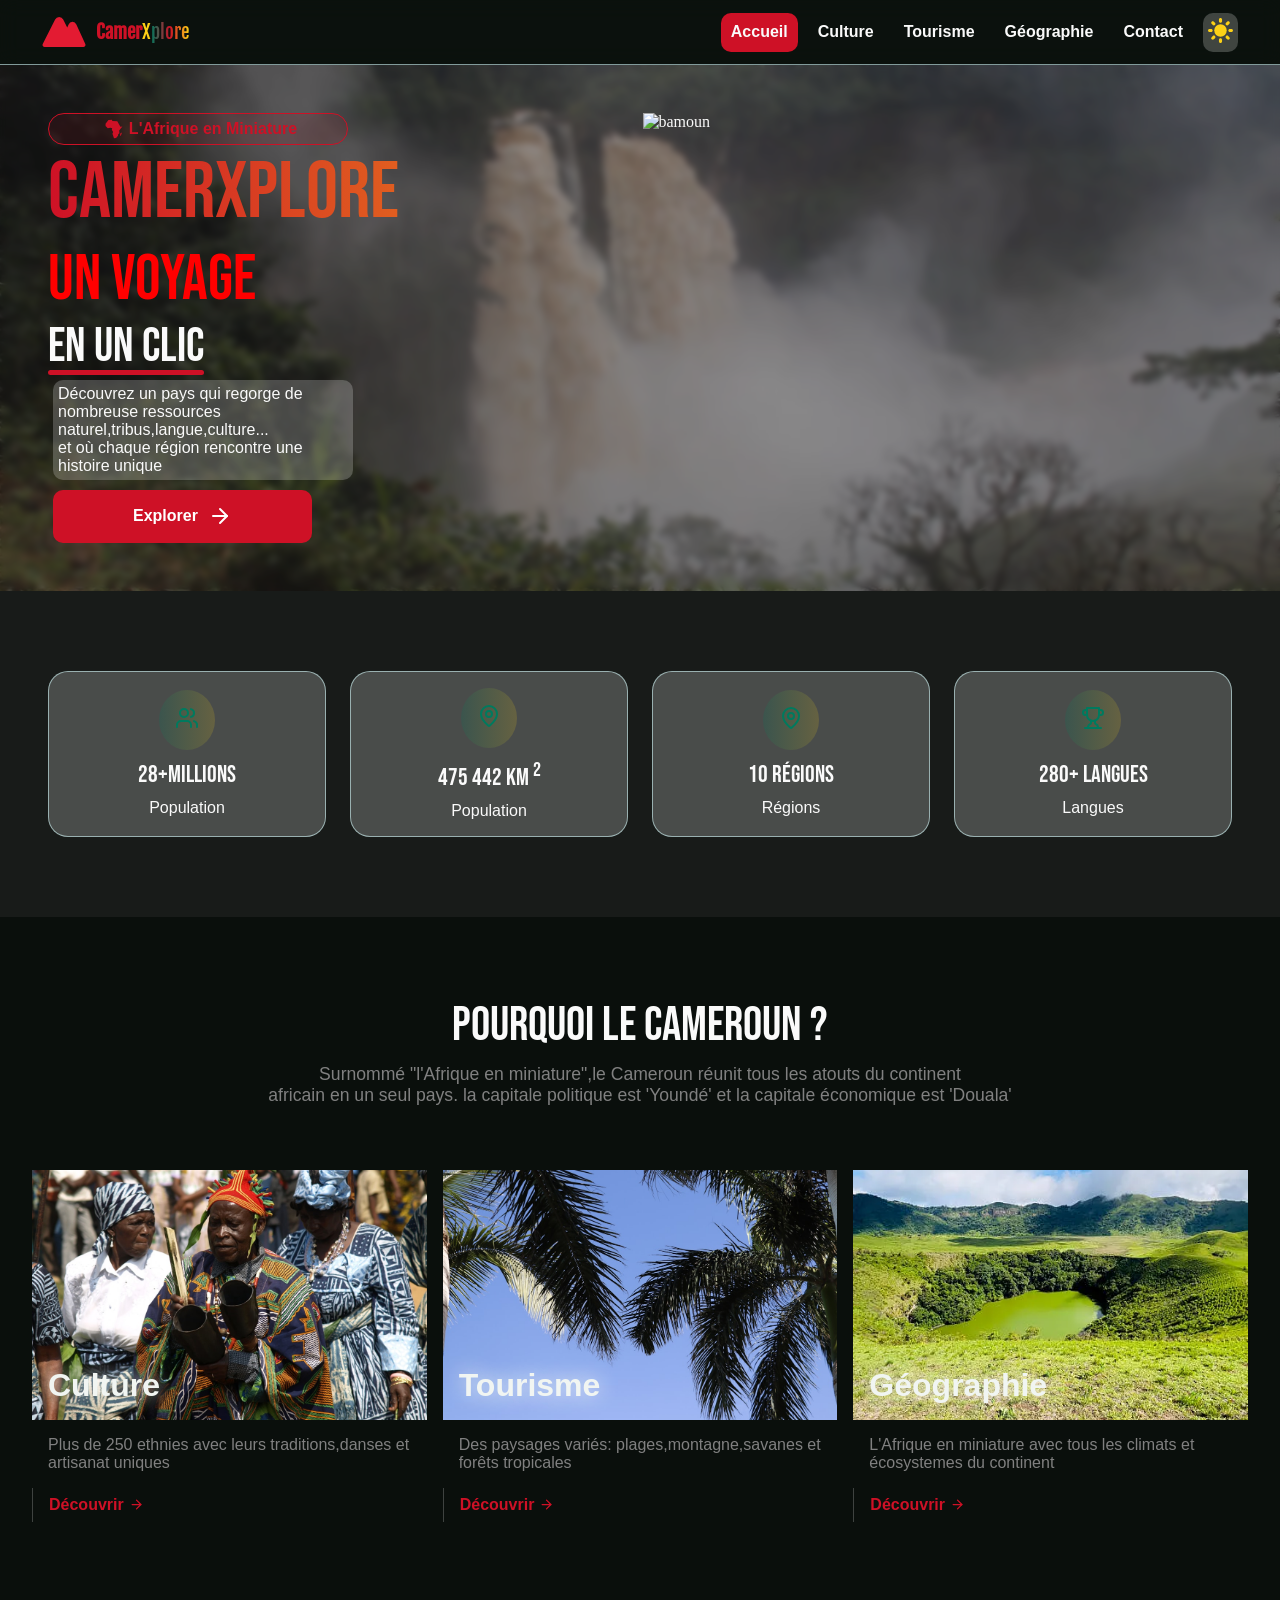
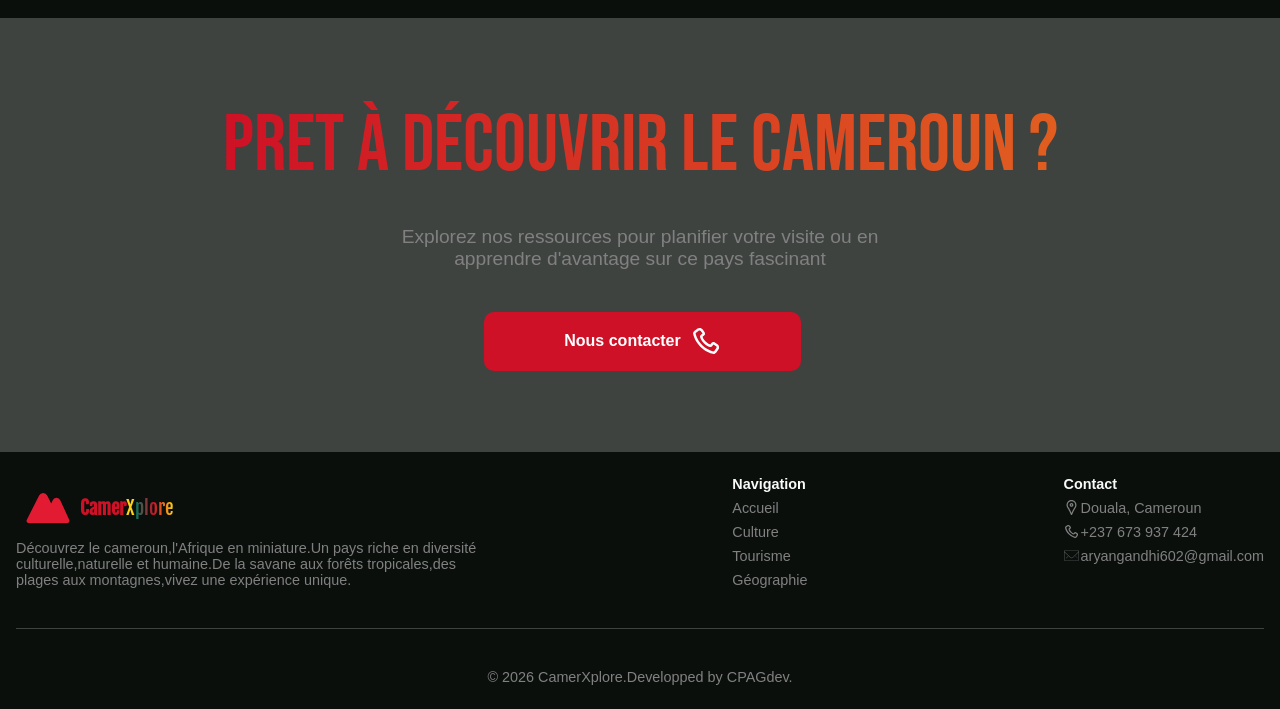
==== commit a6747853: "Add files via upload j ai ajouter une specification sur les options" ====
--- a/index.html
+++ b/index.html
@@ -88,7 +88,8 @@
         <div class="becauseText">
             <h3>Pourquoi le cameroun ?</h3>
            <p class="becauseInfo">
-            Surnommé "l'Afrique en miniature",le Cameroun réunit tous les atouts du continent <br> africain en un seul pays
+            Surnommé "l'Afrique en miniature",le Cameroun réunit tous les atouts du continent <br> africain en un seul pays.
+            la capitale politique est 'Youndé' et la capitale économique est 'Douala'
            </p>
         </div>
         <div class="becauseVisit">
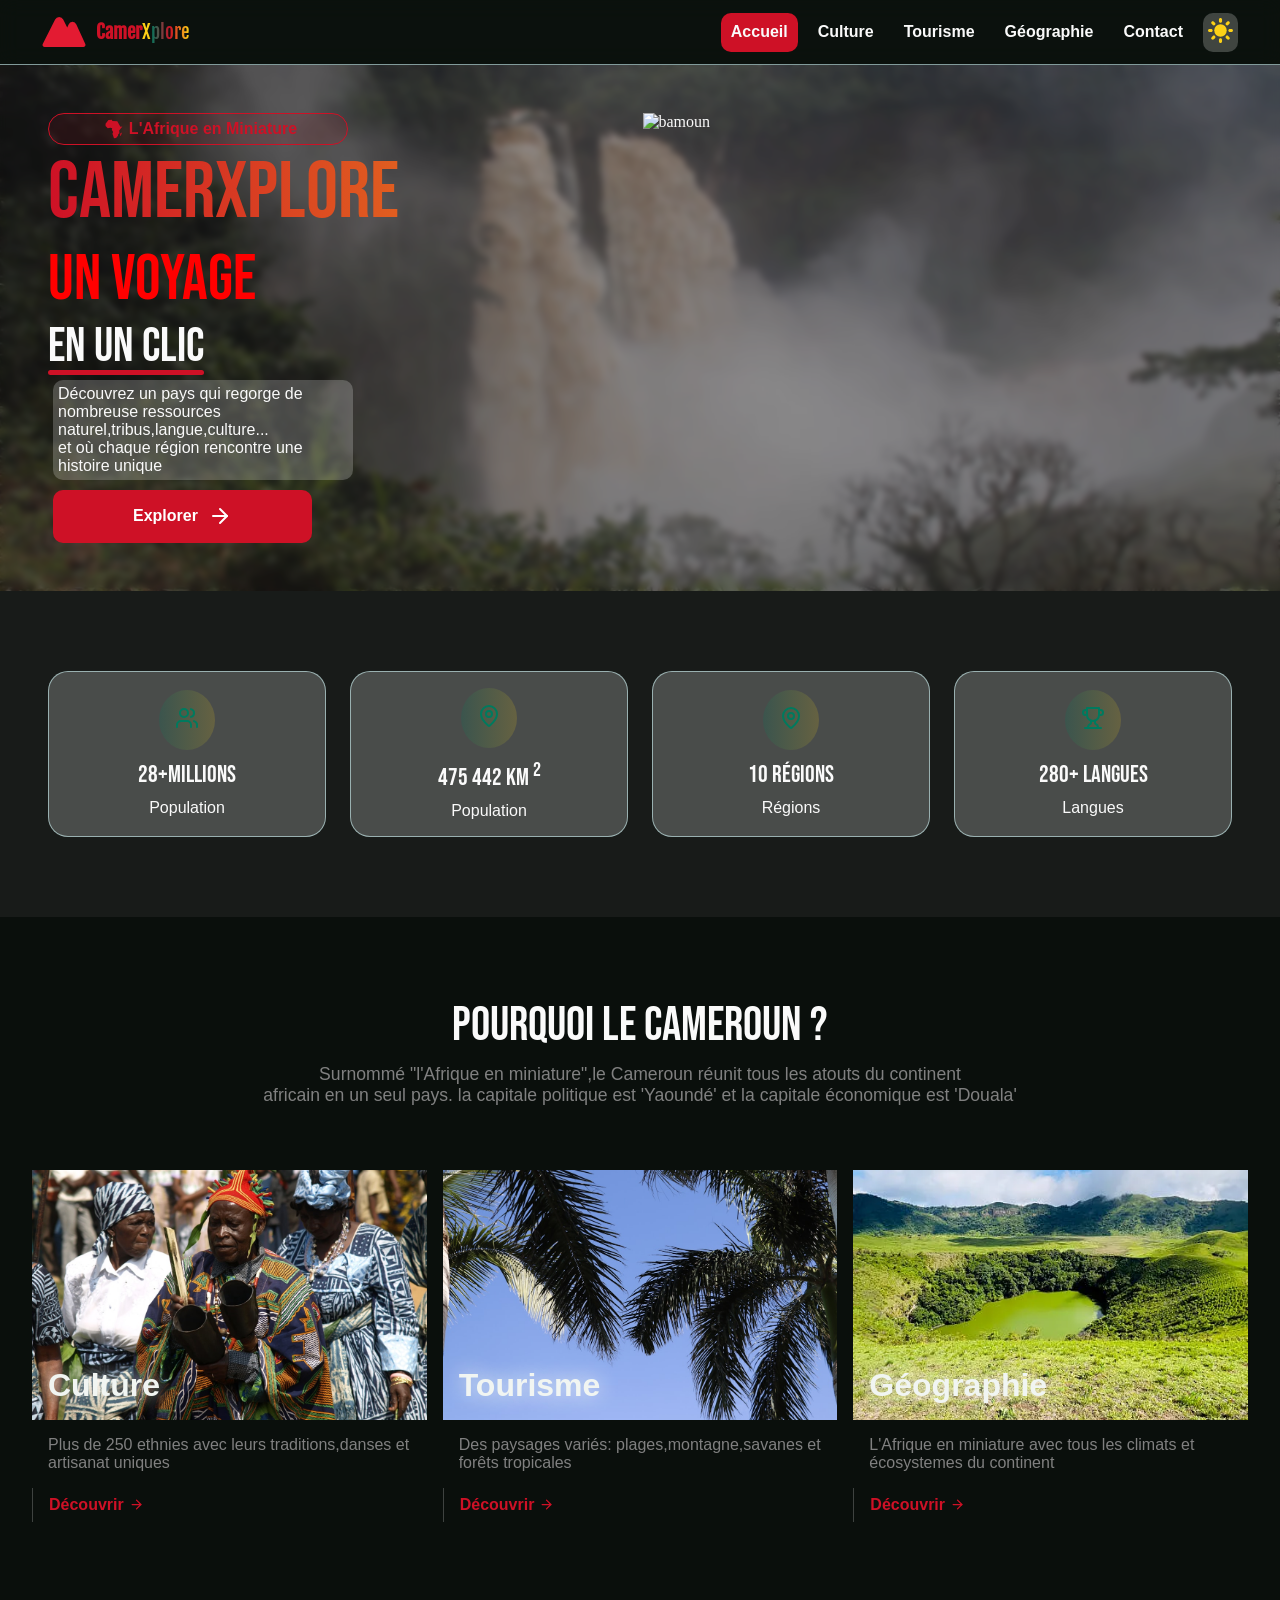
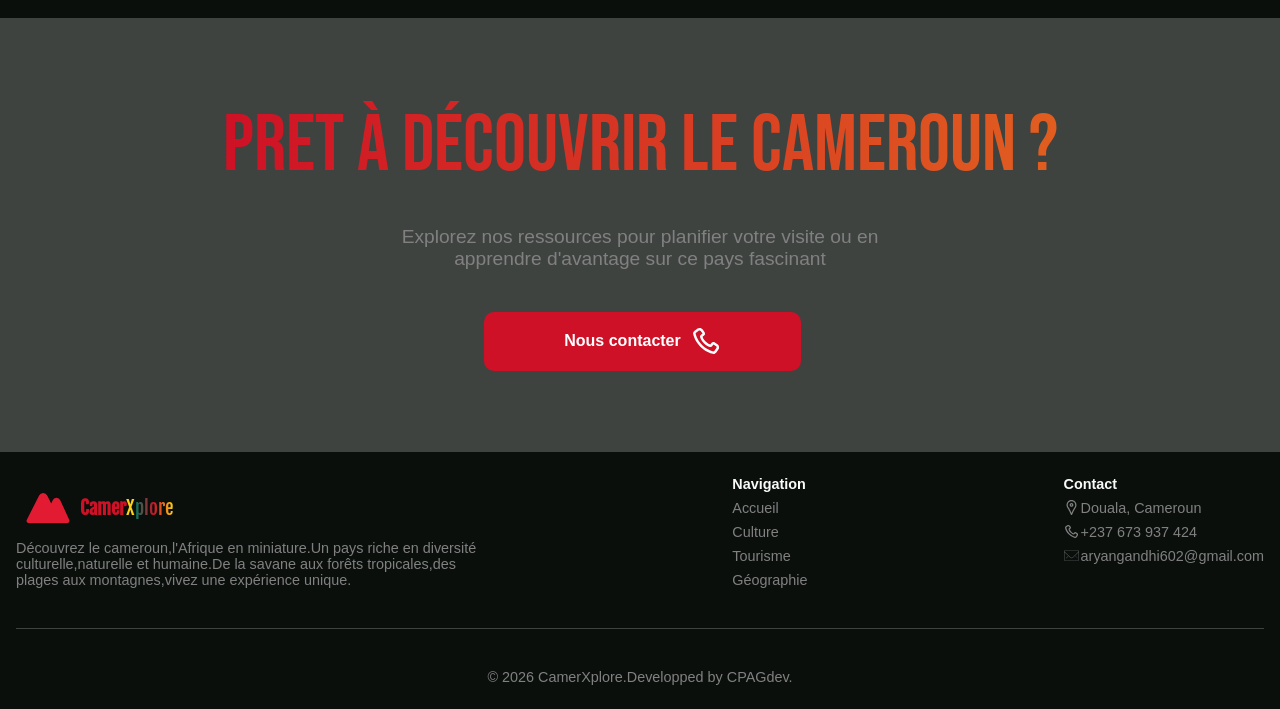
==== commit ffee5f90: "Add files via upload j ai retifier les erreurs" ====
--- a/index.html
+++ b/index.html
@@ -89,7 +89,7 @@
             <h3>Pourquoi le cameroun ?</h3>
            <p class="becauseInfo">
             Surnommé "l'Afrique en miniature",le Cameroun réunit tous les atouts du continent <br> africain en un seul pays.
-            la capitale politique est 'Youndé' et la capitale économique est 'Douala'
+            la capitale politique est 'Yaoundé' et la capitale économique est 'Douala'
            </p>
         </div>
         <div class="becauseVisit">
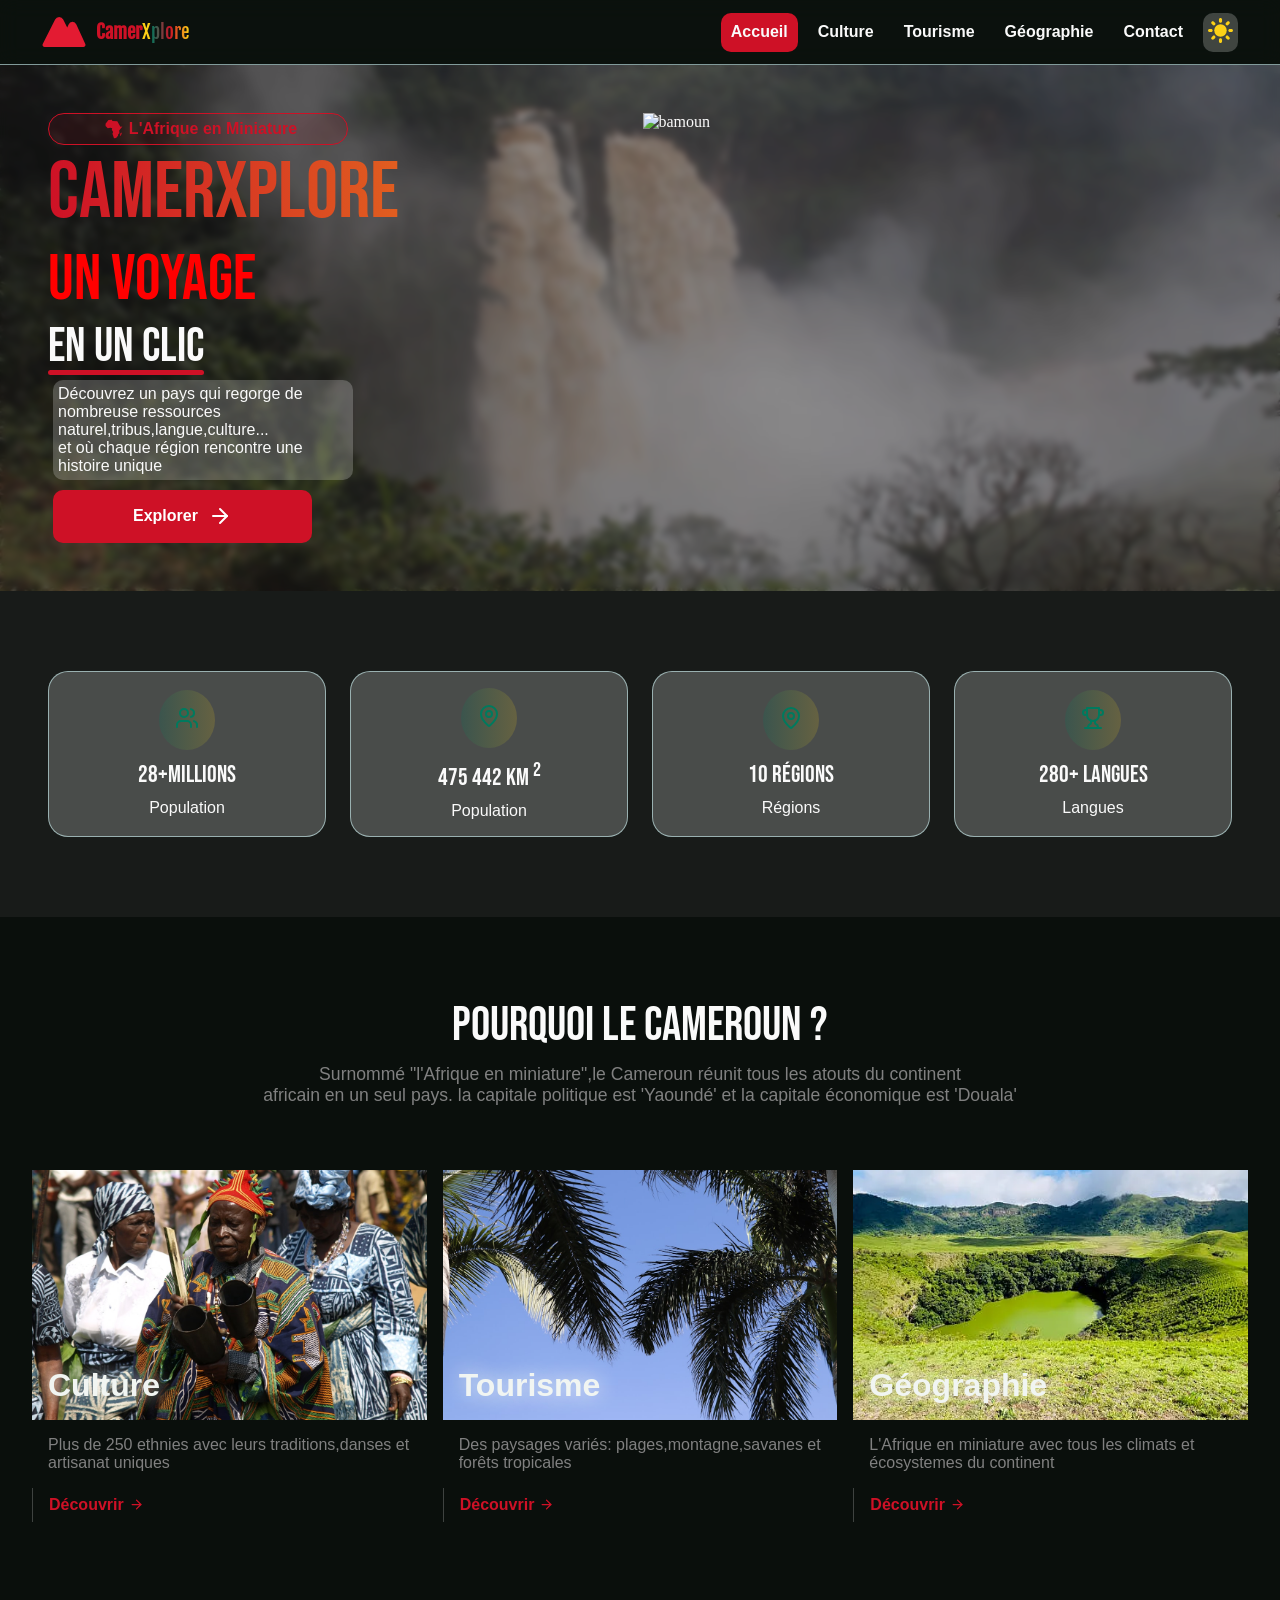
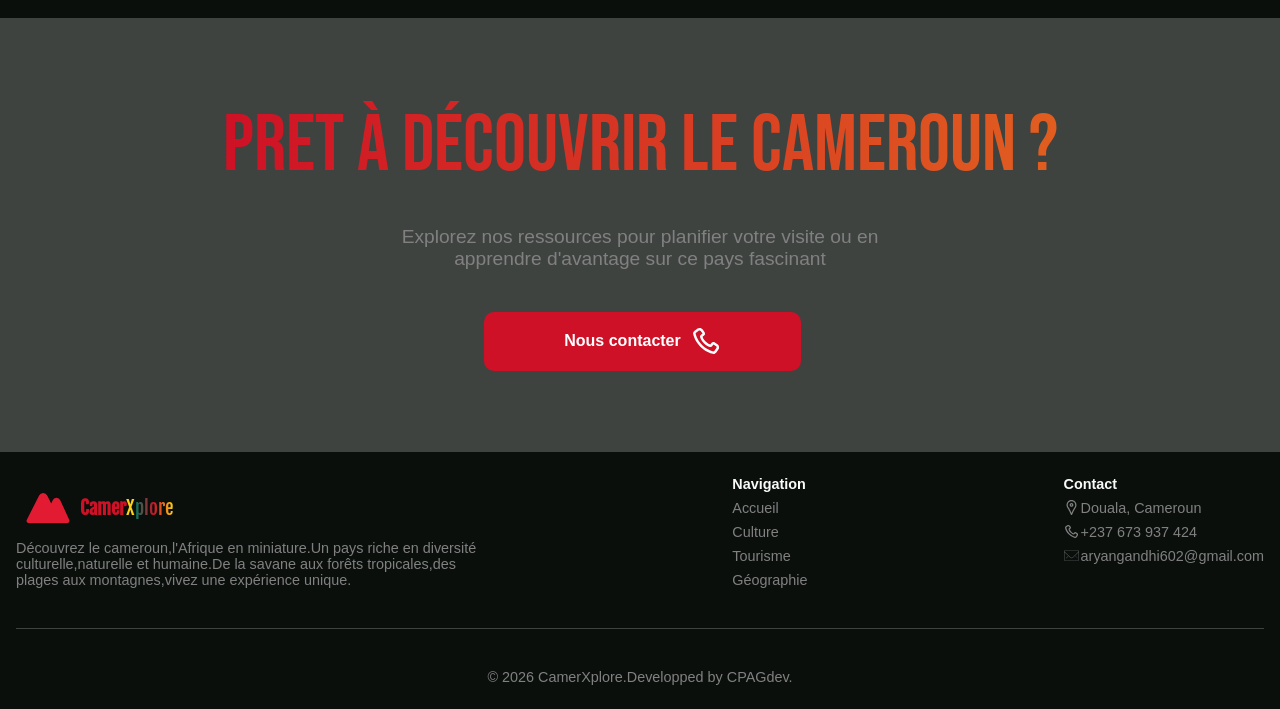
==== commit 11c2e63d: "Add files via upload découvrez le Cameroun sur toutes ses beautés" ====
--- a/index.html
+++ b/index.html
@@ -11,7 +11,7 @@
     <link rel="stylesheet" href="./effetScrollCard.css">
     <link rel="stylesheet" href="./chargement.css">
 
-</head>
+</head> 
 <body>
     <header>
         <div class="navbar">
--- a/footer.css
+++ b/footer.css
@@ -13,8 +13,8 @@
     border-top: solid 1px var(--backgroundBlur);
 }
 .descNav {
-   display: flex;
-     justify-content: space-between;
+    display: flex;
+    justify-content: space-between;
     flex-wrap: wrap;
     gap: 2rem;
 }
